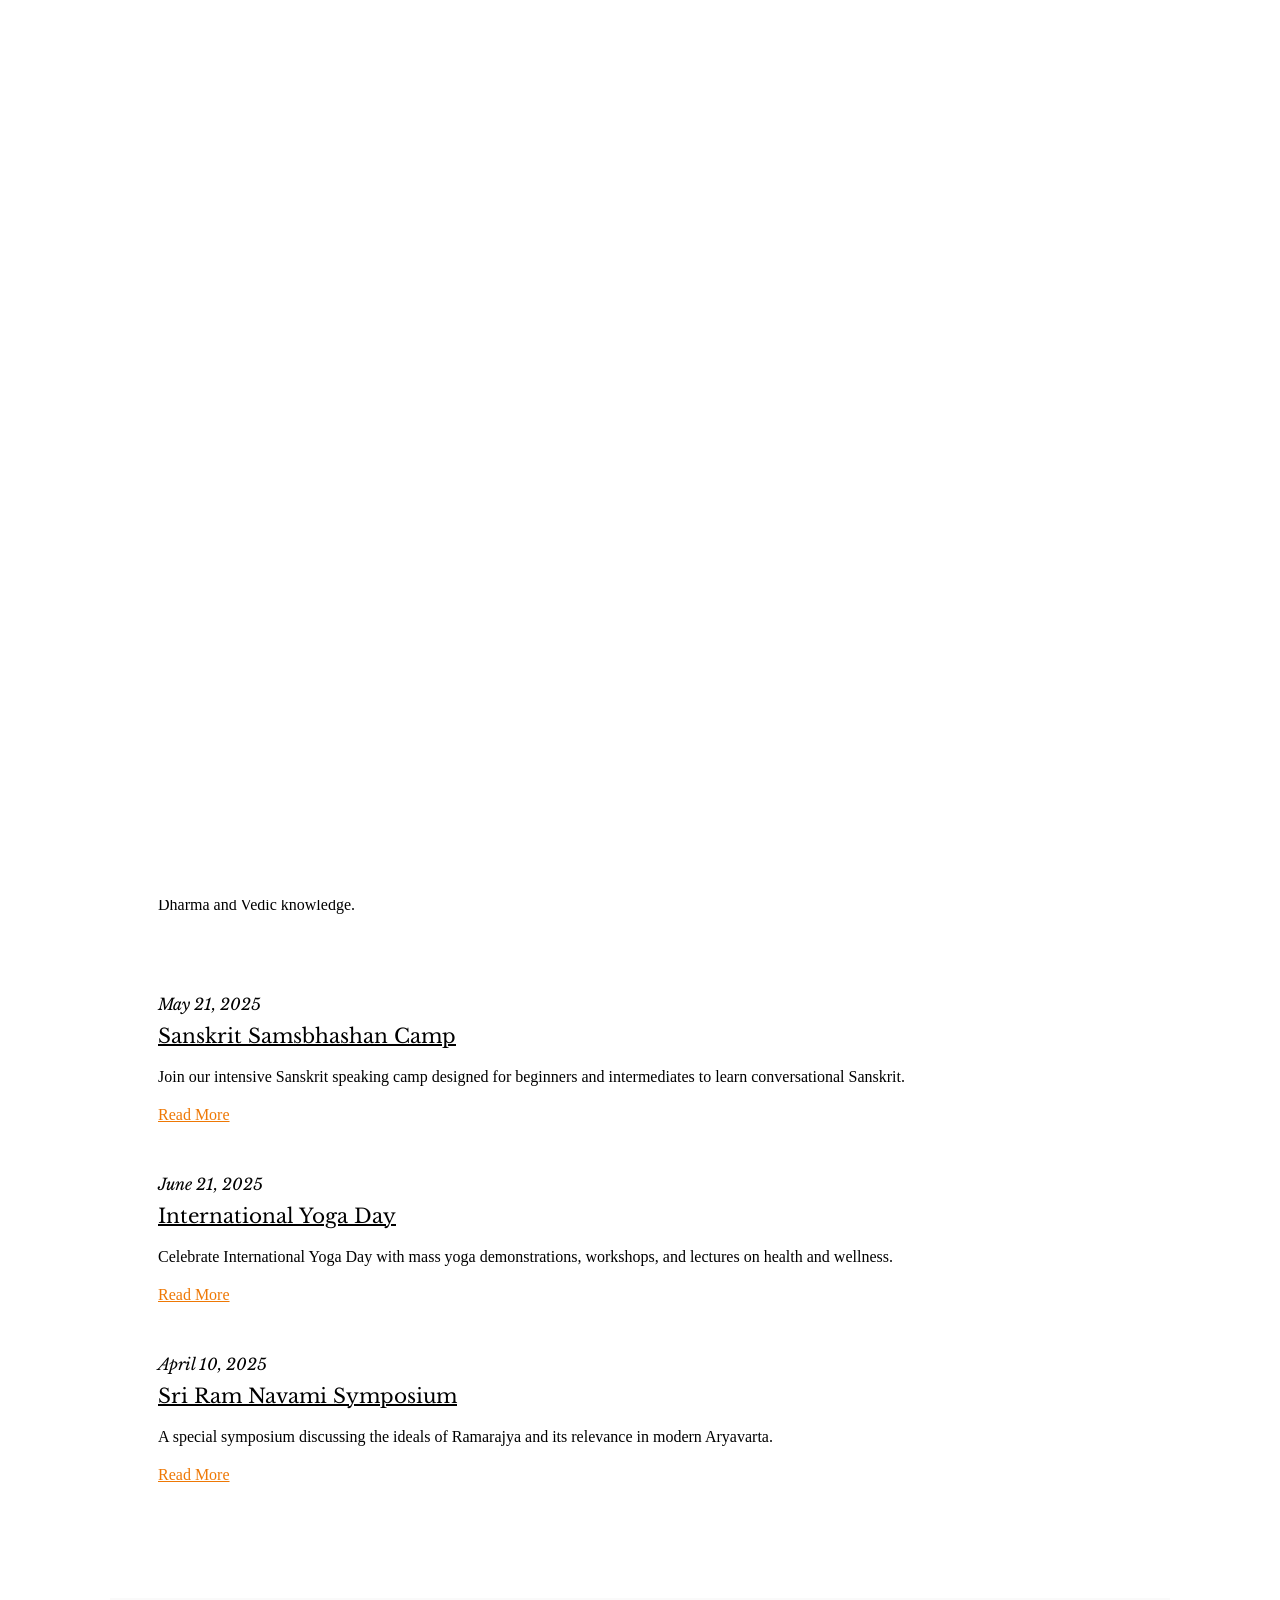
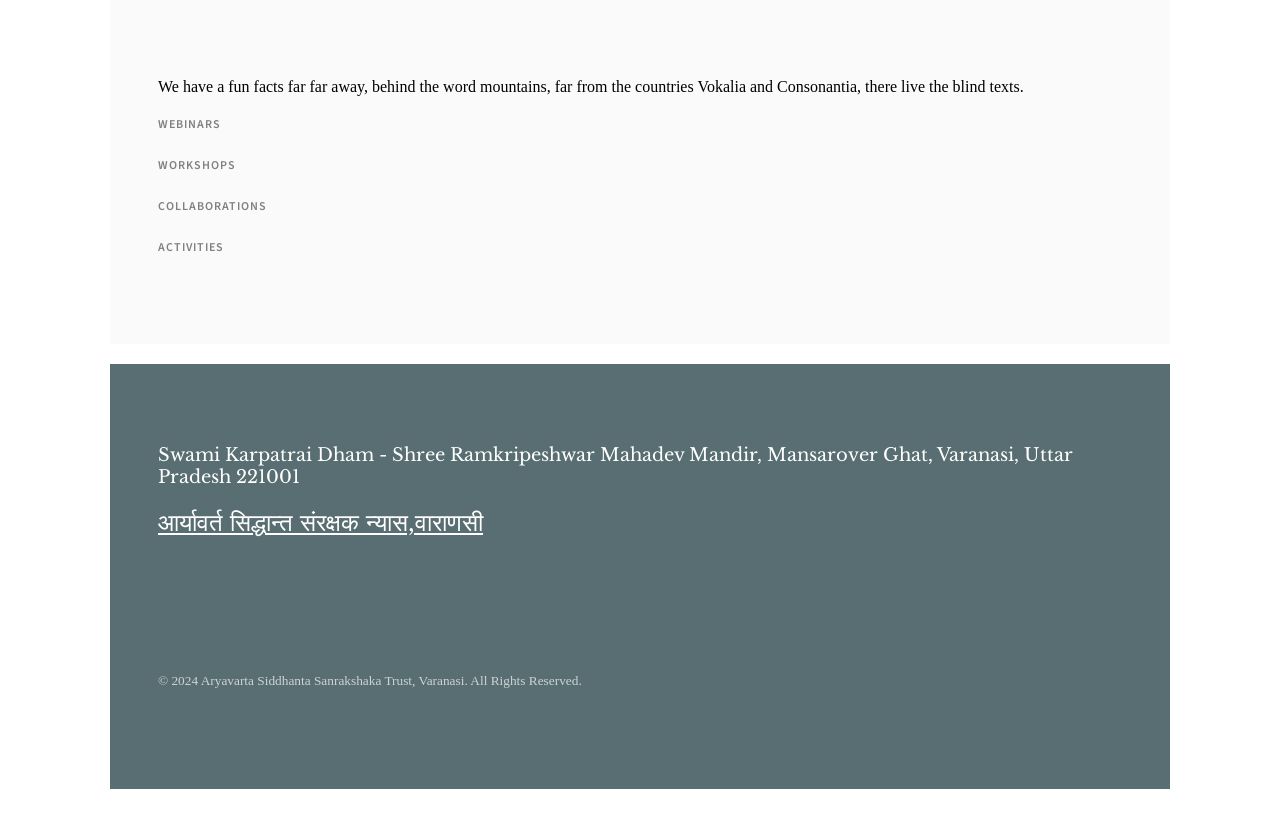
==== event.html @ b90a56d7 "march_commit" ====
<!DOCTYPE HTML>
<html lang="en">

<head>
	<meta charset="utf-8">
	<meta http-equiv="X-UA-Compatible" content="IE=edge">
	<title>Events - Aryavarta Siddhanta Sanrakshaka Trust</title>
	<meta name="viewport" content="width=device-width, initial-scale=1">
	<meta name="description"
		content="Upcoming events, workshops, and activities at Aryavarta Siddhanta Sanrakshaka Trust." />
	<meta name="keywords"
		content="yoga events, Sanskrit workshops, spiritual gatherings, Varanasi events, trust activities" />
	<meta name="author" content="Aryavarta Siddhanta Sanrakshaka Trust" />


	<!-- Facebook and Twitter integration -->
	<meta property="og:title" content="Events - Aryavarta Siddhanta Sanrakshaka Trust" />
	<meta property="og:image" content="" />
	<meta property="og:url" content="" />
	<meta property="og:site_name" content="Aryavarta Siddhanta Sanrakshaka Trust" />
	<meta property="og:description"
		content="Upcoming events, workshops, and activities at Aryavarta Siddhanta Sanrakshaka Trust." />
	<meta name="twitter:title" content="Events - Aryavarta Siddhanta Sanrakshaka Trust" />
	<meta name="twitter:image" content="" />
	<meta name="twitter:url" content="" />
	<meta name="twitter:card" content="summary" />

	<link href="https://fonts.googleapis.com/css?family=Source+Sans+Pro:400,600,700" rel="stylesheet">
	<link href="https://fonts.googleapis.com/css?family=Libre+Baskerville:400,400i,700" rel="stylesheet">

	<!-- Animate.css -->
	<link rel="stylesheet" href="css/animate.css">
	<!-- Icomoon Icon Fonts-->
	<link rel="stylesheet" href="css/icomoon.css">
	<!-- Bootstrap  -->
	<link rel="stylesheet" href="css/bootstrap.css">

	<!-- Magnific Popup -->
	<link rel="stylesheet" href="css/magnific-popup.css">

	<!-- Flexslider  -->
	<link rel="stylesheet" href="css/flexslider.css">

	<!-- Owl Carousel  -->
	<link rel="stylesheet" href="css/owl.carousel.min.css">
	<link rel="stylesheet" href="css/owl.theme.default.min.css">

	<!-- Theme style  -->
	<link rel="stylesheet" href="css/style.css">

	<!-- Modernizr JS -->
	<script src="js/modernizr-2.6.2.min.js"></script>
	<!-- FOR IE9 below -->
	<!--[if lt IE 9]>
	<script src="js/respond.min.js"></script>
	<![endif]-->

</head>

<body>
	<a href="#fh5co-events" class="sr-only sr-only-focusable">Skip to main content</a>

	<div class="fh5co-loader"></div>

	<div id="page">
		<nav class="fh5co-nav" role="navigation">
			<div class="container-wrap">
				<div class="top-menu">
					<div class="row">
						<div class="col-md-12 col-offset-0 text-center">
							<div id="fh5co-logo"><a href="index.html"><img src="images/logo.png" width="130px"
										height="auto">Aryavarta Siddhanta Sanrakshaka Trust</a></div>
						</div>
						<div class="col-md-12 col-md-offset-0 text-center menu-1">
							<ul>
								<li><a href="index.html">Home</a></li>
								<li><a href="library.html">Library</a></li>
								<li><a href="aryavartamessage.blogspot.com" target="_blank">Blog</a></li>
								<li class="has-dropdown">
									<a href="index.html#fh5co-services">Programs</a>
									<ul class="dropdown">
										<li><a href="index.html#aarogyam">Aarogyam</a></li>
										<li><a href="index.html#tatvagyan">Tatvagyan</a></li>
										<li><a href="index.html#purohit">Purohit</a></li>
										<li><a href="index.html#aradhana">Aradhana</a></li>
										<li><a href="index.html#bodham">Bodham</a></li>
										<li><a href="index.html#anna">Anna</a></li>
										<li><a href="index.html#gokulam">Gokulam</a></li>
									</ul>
								</li>
								<li class="active"><a href="event.html">Annual Events</a></li>
								<li><a href="index.html#about">About</a></li>
								<li><a href="gallery.html">Gallery</a></li>
								<li><a href="donate.html" class="donate">Donate</a></li>
							</ul>
						</div>
					</div>

				</div>
			</div>
		</nav>
		<div class="container-wrap">
			<aside id="fh5co-hero">
				<div class="flexslider">
					<ul class="slides">
						<li style="background-image: url(images/img_bg_1.jpg);">
							<div class="overlay"></div>
							<div class="container-fluid">
								<div class="row">
									<div class="col-md-6 col-md-offset-3 text-center slider-text">
										<div class="slider-text-inner">
											<h1>Annual Events</h1>
											<h2>Join us for upcoming workshops, camps, and symposiums</h2>
										</div>
									</div>
								</div>
							</div>
						</li>
					</ul>
				</div>
			</aside>
			<div id="fh5co-events">
				<div class="row animate-box">
					<div class="col-md-6 col-md-offset-3 text-center fh5co-heading">
						<h2>Annual Events</h2>
						<p>Participate in our annual events including Sanskrit camps, yoga workshops, symposiums, and
							spiritual gatherings designed to promote Sanatan Dharma and Vedic knowledge.</p>
					</div>
				</div>
				<div class="row">
					<div class="col-md-4 animate-box">
						<div class="events-entry">
							<span class="date">May 21, 2025</span>
							<h3><a href="#">Sanskrit Samsbhashan Camp</a></h3>
							<p>Join our intensive Sanskrit speaking camp designed for beginners and intermediates to
								learn conversational Sanskrit.</p>
							<a href="#">Read More <i class="icon-arrow-right3"></i></a>
						</div>
					</div>
					<div class="col-md-4 animate-box">
						<div class="events-entry">
							<span class="date">June 21, 2025</span>
							<h3><a href="#">International Yoga Day</a></h3>
							<p>Celebrate International Yoga Day with mass yoga demonstrations, workshops, and lectures
								on health and wellness.</p>
							<a href="#">Read More <i class="icon-arrow-right3"></i></a>
						</div>
					</div>
					<div class="col-md-4 animate-box">
						<div class="events-entry">
							<span class="date">April 10, 2025</span>
							<h3><a href="#">Sri Ram Navami Symposium</a></h3>
							<p>A special symposium discussing the ideals of Ramarajya and its relevance in modern
								Aryavarta.</p>
							<a href="#">Read More <i class="icon-arrow-right3"></i></a>
						</div>
					</div>
				</div>
			</div>
			<div id="fh5co-counter" class="fh5co-counters fh5co-light-grey">
				<div class="row">
					<div class="col-md-6 col-md-offset-3 text-center animate-box">
						<p>We have a fun facts far far away, behind the word mountains, far from the countries Vokalia
							and Consonantia, there live the blind texts.</p>
					</div>
				</div>
				<div class="row animate-box">
					<div class="col-md-8 col-md-offset-2">
						<div class="row">
							<div class="col-md-3 col-sm-6 col-xs-6 text-center">
								<span class="fh5co-counter js-counter" data-from="0" data-to="9452" data-speed="5000"
									data-refresh-interval="50"></span>
								<span class="fh5co-counter-label">Webinars</span>
							</div>
							<div class="col-md-3 col-sm-6 col-xs-6 text-center">
								<span class="fh5co-counter js-counter" data-from="0" data-to="214" data-speed="5000"
									data-refresh-interval="50"></span>
								<span class="fh5co-counter-label">Workshops</span>
							</div>
							<div class="clearfix visible-sm-block visible-xs-block"></div>
							<div class="col-md-3 col-sm-6 col-xs-6 text-center">
								<span class="fh5co-counter js-counter" data-from="0" data-to="433" data-speed="5000"
									data-refresh-interval="50"></span>
								<span class="fh5co-counter-label">Collaborations</span>
							</div>
							<div class="col-md-3 col-sm-6 col-xs-6 text-center">
								<span class="fh5co-counter js-counter" data-from="0" data-to="512" data-speed="5000"
									data-refresh-interval="50"></span>
								<span class="fh5co-counter-label">Activities</span>
							</div>
						</div>
					</div>
				</div>
			</div>
		</div><!-- END container-wrap -->

		<div class="container-wrap">
			<footer id="fh5co-footer" role="contentinfo">
				<div class="col-md-4 text-center">
					<h3>Swami Karpatrai Dham - Shree Ramkripeshwar Mahadev Mandir, Mansarover Ghat, Varanasi, Uttar
						Pradesh 221001</h3>
				</div>
				<div class="col-md-4 text-center">
					<h2><a href="#">आर्यावर्त सिद्धान्त संरक्षक न्यास,वाराणसी</a></h2>
				</div>
				<div class="col-md-4 text-center">
					<p>
					<ul class="fh5co-social-icons">
						<li><a href="mailto:asstrust8@gmail.com"><i class="icon-mail2"></i></a></li>
						<li><a
								href="https://www.facebook.com/riteshdubeydub?mibextid=wwXIfr&rdid=0QKoe4awlQfFRfAg&share_url=https%3A%2F%2Fwww.facebook.com%2Fshare%2F1PGZLWfsYc%2F%3Fmibextid-wwXIfr"><i
									class="icon-facebook2"></i></a></li>
						<li><a href="https://www.instagram.com/aryavart_trust/profilecard"><i
									class="icon-instagram"></i></a></li>
						<li><a href="https://www.youtube.com/@aryavarttrust"><i class="icon-youtube2"></i></a></li>
						<li><a href="https://t.me/joinchat/RWAzfRjvfVUvXNhK"><i class="icon-telegram"></i></a></li>
						<li><a href="https://x.com/ezdkhxtbyz2hwgm?s=11"><i class="icon-twitter2"></i></a></li>
						<li><a href="https://g.co/kgs/aYcyRJi"><i class="icon-google"></i></a></li>
					</ul>
					</p>
				</div>
				<div class="row copyright">
					<div class="col-md-12 text-center">
						<p>
							<small class="block">&copy; 2024 Aryavarta Siddhanta Sanrakshaka Trust, Varanasi. All Rights
								Reserved.</small>
							<small class="block"><a href="#" target="_blank"></a></small>
						</p>
					</div>
				</div>
			</footer>
		</div><!-- END container-wrap -->
	</div>

	<div class="gototop js-top">
		<a href="#" class="js-gotop"><i class="icon-arrow-up2"></i></a>
	</div>

	<!-- jQuery -->
	<script src="js/jquery.min.js"></script>
	<!-- jQuery Easing -->
	<script src="js/jquery.easing.1.3.js"></script>
	<!-- Bootstrap -->
	<script src="js/bootstrap.min.js"></script>
	<!-- Waypoints -->
	<script src="js/jquery.waypoints.min.js"></script>
	<!-- Flexslider -->
	<script src="js/jquery.flexslider-min.js"></script>
	<!-- Carousel -->
	<script src="js/owl.carousel.min.js"></script>
	<!-- Magnific Popup -->
	<script src="js/jquery.magnific-popup.min.js"></script>
	<script src="js/magnific-popup-options.js"></script>
	<!-- Counters -->
	<script src="js/jquery.countTo.js"></script>
	<!-- Main -->
	<script src="js/main.js"></script>

</body>

</html>
---- css/style.css ----
:root {
  --color-notice-bg: #eafaf0;      /* pale mint background for Notice Board */
  --color-notice-border: #caf2d8;  /* subtle border just slightly darker */
  --color-notice-btn: #ff7b24;     /* bright orange “View All” button */

  --color-links-bg: #fdf9f1;       /* very pale cream for Quick Links */
  --color-links-border: #f1e9d6;   /* slightly deeper cream border */
  --color-links-btn: #389e0d;      /* dark green “View All” button */

  --color-card-shadow: rgba(0,0,0,0.05);
  --color-text-heading: #d6461c;   /* rich burnt-orange for headings */
  --color-text-sub: #555;          /* medium grey for item text */

  --bp-phone-max: 575px;   /* up to 575px = phones */
  --bp-tablet-max: 767px;  /* 576–767px = small tablets / large phones */
  --bp-desktop-max: 991px; /* 768–991px = tablets / small laptops */
  /* 992px+ = large laptops & desktops */
}

@font-face {
  font-family: 'icomoon';
  src: url("../fonts/icomoon/icomoon.eot?srf3rx");
  src: url("../fonts/icomoon/icomoon.eot?srf3rx#iefix") format("embedded-opentype"), url("../fonts/icomoon/icomoon.ttf?srf3rx") format("truetype"), url("../fonts/icomoon/icomoon.woff?srf3rx") format("woff"), url("../fonts/icomoon/icomoon.svg?srf3rx#icomoon") format("svg");
  font-weight: normal;
  font-style: normal;
}
/* =======================================================
*
* 	Template Style 

/* CSS HEX */
--raw-umber: #EE7805ff;
--hunyadi-yellow: #E6B34Dff;
--charcoal: #3F546Aff;
--lilac: #EE7805ff;
--safety-orange: #EE7805ff;

/* CSS HSL */
--raw-umber: hsla(22, 49%, 40%, 1);
--hunyadi-yellow: hsla(40, 75%, 60%, 1);
--charcoal: hsla(211, 25%, 33%, 1);
--lilac: hsla(302, 19%, 72%, 1);
--safety-orange: hsla(30, 96%, 48%, 1);

/* SCSS HEX */
$raw-umber: #EE7805ff;
$hunyadi-yellow: #E6B34Dff;
$charcoal: #3F546Aff;
$lilac: #EE7805ff;
$safety-orange: #EE7805ff;

/* SCSS HSL */
$raw-umber: hsla(22, 49%, 40%, 1);
$hunyadi-yellow: hsla(40, 75%, 60%, 1);
$charcoal: hsla(211, 25%, 33%, 1);
$lilac: hsla(302, 19%, 72%, 1);
$safety-orange: hsla(30, 96%, 48%, 1);

/* SCSS RGB */
$raw-umber: rgba(151, 89, 52, 1);
$hunyadi-yellow: rgba(230, 179, 77, 1);
$charcoal: rgba(63, 84, 106, 1);
$lilac: rgba(196, 169, 195, 1);
$safety-orange: rgba(238, 120, 5, 1);

/* SCSS Gradient */
$gradient-top: linear-gradient(0deg, #EE7805ff, #E6B34Dff, #3F546Aff, #EE7805ff, #EE7805ff);
$gradient-right: linear-gradient(90deg, #EE7805ff, #E6B34Dff, #3F546Aff, #EE7805ff, #EE7805ff);
$gradient-bottom: linear-gradient(180deg, #EE7805ff, #E6B34Dff, #3F546Aff, #EE7805ff, #EE7805ff);
$gradient-left: linear-gradient(270deg, #EE7805ff, #E6B34Dff, #3F546Aff, #EE7805ff, #EE7805ff);
$gradient-top-right: linear-gradient(45deg, #EE7805ff, #E6B34Dff, #3F546Aff, #EE7805ff, #EE7805ff);
$gradient-bottom-right: linear-gradient(135deg, #EE7805ff, #E6B34Dff, #3F546Aff, #EE7805ff, #EE7805ff);
$gradient-top-left: linear-gradient(225deg, #EE7805ff, #E6B34Dff, #3F546Aff, #EE7805ff, #EE7805ff);
$gradient-bottom-left: linear-gradient(315deg, #EE7805ff, #E6B34Dff, #3F546Aff, #EE7805ff, #EE7805ff);
$gradient-radial: radial-gradient(#EE7805ff, #E6B34Dff, #3F546Aff, #EE7805ff, #EE7805ff);
*
* ======================================================= */
body {
  font-family: "Source Sans Pro", sans-serif;
  font-weight: normal;
  font-size: 14px;
  line-height: 1.7;
  color: gray;
  background: url(../images/body-bg.png) repeat fixed;
}

#page {
  position: relative;
  overflow-x: hidden;
  width: 100%;
  height: 100%;
  -webkit-transition: 0.5s;
  -o-transition: 0.5s;
  transition: 0.5s;
}
.offcanvas #page {
  overflow: hidden;
  position: absolute;
}
.offcanvas #page:after {
  -webkit-transition: 2s;
  -o-transition: 2s;
  transition: 2s;
  position: absolute;
  top: 0;
  right: 0;
  bottom: 0;
  left: 0;
  z-index: 101;
  background: rgba(0, 0, 0, 0.7);
  content: "";
}

a {
  color: #EE7805ff;
  -webkit-transition: 0.5s;
  -o-transition: 0.5s;
  transition: 0.5s;
}
a:hover, a:active, a:focus {
  color: #EE7805ff;
  outline: none;
  text-decoration: none;
}

p {
  margin-bottom: 20px;
}

h1, h2, h3, h4, h5, h6, figure {
  color: #000;
  font-family: "Libre Baskerville", serif;
  font-weight: 400;
  margin: 0 0 20px 0;
  font-weight: normal;
}

::-webkit-selection {
  color: #fff;
  background: #EE7805ff;
}

::-moz-selection {
  color: #fff;
  background: #EE7805ff;
}

::selection {
  color: #fff;
  background: #EE7805ff;
}

.container-wrap {
  max-width: 1060px;
  margin: 0 auto;
  margin-bottom: 1em;
  background: #fff;
}
@media screen and (max-width: 768px) {
  .container-wrap {
    width: 100%;
  }
}

.fh5co-nav {
  margin: 0;
}
@media screen and (max-width: 768px) {
  .fh5co-nav {
    margin: 0;
  }
}
.fh5co-nav .top-menu {
  padding: 0 0;
}
@media screen and (max-width: 768px) {
  .fh5co-nav .top-menu {
    padding: 28px 1em;
  }
}
.fh5co-nav #fh5co-logo {
  font-size: 40px;
  margin: 0;
  padding: 1em 0;
  font-family: "Libre Baskerville", serif;
  display: block;
  border-bottom: 1px solid rgba(0, 0, 0, 0.09);
}
@media screen and (max-width: 768px) {
  .fh5co-nav #fh5co-logo {
    font-size: 30px;
    border-bottom: none;
    padding: .1em 0;
  }
}
.fh5co-nav #fh5co-logo a {
  color: #EE7805ff;
}
.fh5co-nav a {
  padding: 5px 10px;
  color: #000;
}
@media screen and (max-width: 768px) {
  .fh5co-nav .menu-1 {
    display: none;
  }
}
.fh5co-nav ul {
  padding: 20px 0;
  margin: 0;
}
.fh5co-nav ul li {
  font-family: "Source Sans Pro", sans-serif;
  padding: 0;
  margin: 0;
  list-style: none;
  display: inline;
  text-transform: uppercase;
  letter-spacing: 2px;
  font-weight: 600;
}
.fh5co-nav ul li a {
  position: relative;
  font-size: 13px;
  padding: 30px 20px;
  color: rgba(0, 0, 0, 0.8);
  -webkit-transition: 0.5s;
  -o-transition: 0.5s;
  transition: 0.5s;
}
.fh5co-nav ul li a:after {
  position: absolute;
  top: 6px;
  left: 0;
  right: 0;
  content: '';
  width: 50%;
  height: 2px;
  background: #EE7805ff;
  margin: 0 auto;
  opacity: 0;
  -webkit-transition: -webkit-transform 0.3s, opacity 0.3s;
  transition: transform 0.3s, opacity 0.3s;
  -webkit-transform: translate3d(0, 10px, 0);
  transform: translate3d(0, 10px, 0);
}
.fh5co-nav ul li a:hover {
  color: #000;
}
.fh5co-nav ul li a:hover:after {
  opacity: 1;
  -webkit-transform: translate3d(0, 0, 0);
  transform: translate3d(0, 0, 0);
}
.fh5co-nav ul li a.donate {
  color: #EE7805ff;
}
.fh5co-nav ul li.has-dropdown {
  position: relative;
}
.fh5co-nav ul li.has-dropdown .dropdown {
  width: 140px;
  -webkit-box-shadow: 0px 14px 33px -9px rgba(0, 0, 0, 0.75);
  -moz-box-shadow: 0px 14px 33px -9px rgba(0, 0, 0, 0.75);
  box-shadow: 0px 14px 33px -9px rgba(0, 0, 0, 0.75);
  z-index: 1002;
  visibility: hidden;
  opacity: 0;
  position: absolute;
  top: 40px;
  left: 0;
  text-align: left;
  background: #000;
  padding: 20px;
  -webkit-border-radius: 4px;
  -moz-border-radius: 4px;
  -ms-border-radius: 4px;
  border-radius: 4px;
  -webkit-transition: 0s;
  -o-transition: 0s;
  transition: 0s;
}
.fh5co-nav ul li.has-dropdown .dropdown:before {
  bottom: 100%;
  left: 40px;
  border: solid transparent;
  content: " ";
  height: 0;
  width: 0;
  position: absolute;
  pointer-events: none;
  border-bottom-color: #000;
  border-width: 8px;
  margin-left: -8px;
}
.fh5co-nav ul li.has-dropdown .dropdown li {
  display: block;
  margin-bottom: 7px;
}
.fh5co-nav ul li.has-dropdown .dropdown li:last-child {
  margin-bottom: 0;
}
.fh5co-nav ul li.has-dropdown .dropdown li a {
  padding: 2px 0;
  display: block;
  color: #999999;
  line-height: 1.2;
  text-transform: none;
  font-size: 13px;
  letter-spacing: 0;
}
.fh5co-nav ul li.has-dropdown .dropdown li a:hover {
  color: #fff;
}
.fh5co-nav ul li.has-dropdown .dropdown li a:after {
  display: none !important;
}
.fh5co-nav ul li.has-dropdown:hover a, .fh5co-nav ul li.has-dropdown:focus a {
  color: #000;
}
.fh5co-nav ul li.btn-cta a {
  padding: 30px 0px !important;
  color: #fff;
}
.fh5co-nav ul li.btn-cta a span {
  background: #EE7805ff;
  padding: 4px 10px;
  display: -moz-inline-stack;
  display: inline-block;
  zoom: 1;
  *display: inline;
  -webkit-transition: 0.3s;
  -o-transition: 0.3s;
  transition: 0.3s;
  -webkit-border-radius: 100px;
  -moz-border-radius: 100px;
  -ms-border-radius: 100px;
  border-radius: 100px;
}
.fh5co-nav ul li.btn-cta a:hover span {
  -webkit-box-shadow: 0px 14px 20px -9px rgba(0, 0, 0, 0.75);
  -moz-box-shadow: 0px 14px 20px -9px rgba(0, 0, 0, 0.75);
  box-shadow: 0px 14px 20px -9px rgba(0, 0, 0, 0.75);
}
.fh5co-nav ul li.active > a {
  color: #000 !important;
  position: relative;
}
.fh5co-nav ul li.active > a:after {
  opacity: 1;
  -webkit-transform: translate3d(0, 0, 0);
  transform: translate3d(0, 0, 0);
}

#fh5co-counter,
.fh5co-bg {
  background-size: cover;
  background-position: top center;
  background-repeat: no-repeat;
  position: relative;
}

.fh5co-video {
  overflow: hidden;
}
@media screen and (max-width: 992px) {
  .fh5co-video {
    height: 450px;
  }
}
.fh5co-video a {
  z-index: 1001;
  position: absolute;
  top: 50%;
  left: 50%;
  margin-top: -45px;
  margin-left: -45px;
  width: 90px;
  height: 90px;
  display: table;
  text-align: center;
  background: #fff;
  -webkit-box-shadow: 0px 14px 30px -15px rgba(0, 0, 0, 0.75);
  -moz-box-shadow: 0px 14px 30px -15px rgba(0, 0, 0, 0.75);
  -ms-box-shadow: 0px 14px 30px -15px rgba(0, 0, 0, 0.75);
  -o-box-shadow: 0px 14px 30px -15px rgba(0, 0, 0, 0.75);
  box-shadow: 0px 14px 30px -15px rgba(0, 0, 0, 0.75);
  -webkit-border-radius: 50%;
  -moz-border-radius: 50%;
  -ms-border-radius: 50%;
  border-radius: 50%;
}
.fh5co-video a i {
  text-align: center;
  display: table-cell;
  vertical-align: middle;
  font-size: 40px;
}
.fh5co-video .overlay {
  position: absolute;
  top: 0;
  left: 0;
  right: 0;
  bottom: 0;
  background: rgba(0, 0, 0, 0.3);
  -webkit-transition: 0.5s;
  -o-transition: 0.5s;
  transition: 0.5s;
}
.fh5co-video:hover .overlay {
  background: rgba(0, 0, 0, 0.7);
}
.fh5co-video:hover a {
  -webkit-transform: scale(1.1);
  -moz-transform: scale(1.1);
  -ms-transform: scale(1.1);
  -o-transform: scale(1.1);
  transform: scale(1.1);
}

#fh5co-hero {
  height: 500px;
  background: #fff url(../images/loader.gif) no-repeat center center;
  width: 100%;
  float: left;
}
#fh5co-hero .btn {
  font-size: 24px;
}
#fh5co-hero .btn.btn-primary {
  padding: 14px 30px !important;
}
#fh5co-hero .flexslider {
  border: none;
  z-index: 1;
  margin-bottom: 0;
}
#fh5co-hero .flexslider .slides {
  position: relative;
  overflow: hidden;
}
#fh5co-hero .flexslider .slides .overlay {
  position: absolute;
  top: 0;
  bottom: 0;
  left: 0;
  right: 0;
  content: '';
  background: rgba(0, 0, 0, 0.3);
}
#fh5co-hero .flexslider .slides li {
  background-repeat: no-repeat;
  background-size: cover;
  background-position: bottom center;
  height: 500px;
  position: relative;
}
#fh5co-hero .flexslider .flex-control-nav {
  bottom: 80px;
  z-index: 1000;
  right: 20px;
  float: right;
  width: auto;
}
#fh5co-hero .flexslider .flex-control-nav li {
  display: block;
  margin-bottom: 10px;
}
#fh5co-hero .flexslider .flex-control-nav li a {
  background: rgba(255, 255, 255, 0.8);
  box-shadow: none;
  width: 12px;
  height: 12px;
  cursor: pointer;
}
#fh5co-hero .flexslider .flex-control-nav li a.flex-active {
  cursor: pointer;
  background: transparent;
  border: 2px solid #EE7805ff;
}
#fh5co-hero .flexslider .flex-direction-nav {
  display: none;
}
#fh5co-hero .flexslider .slider-text {
  display: table;
  opacity: 0;
  height: 500px;
  z-index: 9;
  width: 100%;
}
#fh5co-hero .flexslider .slider-text > .slider-text-inner {
  display: table-cell;
  vertical-align: middle;
  padding: 2em;
}
@media screen and (max-width: 768px) {
  #fh5co-hero .flexslider .slider-text > .slider-text-inner {
    text-align: center;
  }
}
#fh5co-hero .flexslider .slider-text > .slider-text-inner h1, #fh5co-hero .flexslider .slider-text > .slider-text-inner h2 {
  margin: 0;
  padding: 0;
  color: white;
  font-family: "Libre Baskerville", serif;
}
#fh5co-hero .flexslider .slider-text > .slider-text-inner h1 {
  margin-bottom: 20px;
  font-size: 36px;
  line-height: 1.3;
  font-weight: 300;
}
@media screen and (max-width: 768px) {
  #fh5co-hero .flexslider .slider-text > .slider-text-inner h1 {
    font-size: 28px;
  }
}
#fh5co-hero .flexslider .slider-text > .slider-text-inner h2 {
  font-size: 18px;
  line-height: 1.5;
  margin-bottom: 30px;
}
#fh5co-hero .flexslider .slider-text > .slider-text-inner h2 a {
  color: rgba(101, 131, 97, 0.8);
  border-bottom: 1px solid rgba(101, 131, 97, 0.7);
}
#fh5co-hero .flexslider .slider-text > .slider-text-inner .heading-section {
  font-size: 50px;
}
@media screen and (max-width: 768px) {
  #fh5co-hero .flexslider .slider-text > .slider-text-inner .heading-section {
    font-size: 30px;
  }
}
#fh5co-hero .flexslider .slider-text > .slider-text-inner s
.fh5co-lead {
  font-size: 20px;
  color: #fff;
}
#fh5co-hero .flexslider .slider-text > .slider-text-inner s
.fh5co-lead .icon-heart {
  color: #d9534f;
}
#fh5co-hero .flexslider .slider-text > .slider-text-inner .btn {
  font-size: 12px;
  text-transform: uppercase;
  letter-spacing: 2px;
  color: #fff;
  padding: 20px 30px !important;
  border: none;
}
#fh5co-hero .flexslider .slider-text > .slider-text-inner .btn.btn-learn {
  background: #fff;
  color: #000;
}
@media screen and (max-width: 768px) {
  #fh5co-hero .flexslider .slider-text > .slider-text-inner .btn {
    width: 100%;
  }
}

.fh5co-light-grey {
  background: #fafafa;
}

#fh5co-about,
#fh5co-services,
#fh5co-contact,
#fh5co-sermon,
#fh5co-bible-verse,
#fh5co-news,
#fh5co-events,
#fh5co-counter,
#fh5co-footer {
  padding: 5em 3em;
  clear: both;
}
@media screen and (max-width: 768px) {
  #fh5co-about,
  #fh5co-services,
  #fh5co-contact,
  #fh5co-sermon,
  #fh5co-bible-verse,
  #fh5co-news,
  #fh5co-events,
  #fh5co-counter,
  #fh5co-footer {
    padding: 3em 1em;
  }
}

#fh5co-intro {
  padding: 3em 3em;
  clear: both;
}
#fh5co-intro h2 {
  font-style: italic;
}

.dailyVerse {
  font-family: "Libre Baskerville", serif;
  font-style: italic;
  color: rgba(0, 0, 0, 0.4);
}

.ministries-list {
  margin: 0;
  padding: 0;
}
.ministries-list li {
  list-style: none;
  margin-bottom: 5px;
  color: rgba(0, 0, 0, 0.4);
}
.ministries-list li i {
  padding-right: 10px;
}

.services, .news {
  position: relative;
  -webkit-transition: 0.3s;
  -o-transition: 0.3s;
  transition: 0.3s;
}
.services h3, .news h3 {
  font-size: 18px;
}
.services h3 a, .news h3 a {
  color: #000;
}
.services .img-holder, .news .img-holder {
  width: 100%;
  float: left;
  margin-bottom: 30px;
  overflow: hidden;
  position: relative;
  z-index: 1;
}
.services .img-holder img, .news .img-holder img {
  max-width: 100%;
  z-index: -1;
  position: relative;
  -webkit-transform: scale(1);
  -moz-transform: scale(1);
  -ms-transform: scale(1);
  -o-transform: scale(1);
  transform: scale(1);
  -webkit-transition: all 600ms cubic-bezier(0.645, 0.045, 0.355, 1);
  transition: all 600ms cubic-bezier(0.645, 0.045, 0.355, 1);
}
.services:hover .img-holder img, .news:hover .img-holder img {
  -webkit-transform: scale(1.1);
  -moz-transform: scale(1.1);
  -ms-transform: scale(1.1);
  -o-transform: scale(1.1);
  transform: scale(1.1);
}
.services .desc .date, .news .desc .date {
  display: block;
  margin-bottom: 10px;
}

.news {
  margin-bottom: 40px;
}

.sermon-entry {
  margin-bottom: 40px;
}
.sermon-entry h3 {
  font-size: 18px;
  margin-bottom: 10px;
}

.sermon {
  background-size: cover;
  background-position: center center;
  background-repeat: no-repeat;
  position: relative;
  height: 270px;
  width: 100%;
  display: table;
  overflow: hidden;
  margin-bottom: 20px;
  z-index: 1;
}
@media screen and (max-width: 768px) {
  .sermon {
    height: 400px;
  }
}
@media screen and (max-width: 480px) {
  .sermon {
    height: 270px;
  }
}
.sermon:before {
  position: absolute;
  top: 0;
  bottom: 0;
  left: 0;
  right: 0;
  content: '';
  background: rgba(0, 0, 0, 0.3);
  z-index: -1;
  opacity: 0;
  -webkit-transition: 0.3s;
  -o-transition: 0.3s;
  transition: 0.3s;
}
.sermon .play {
  display: table-cell;
  vertical-align: middle;
  height: 270px;
  z-index: 9;
  -webkit-transition: 0.3s;
  -o-transition: 0.3s;
  transition: 0.3s;
}
.sermon .play a {
  width: 70px;
  height: 70px;
  display: table;
  margin: 0 auto;
  background: #fff;
  -webkit-border-radius: 50%;
  -moz-border-radius: 50%;
  -ms-border-radius: 50%;
  border-radius: 50%;
  -webkit-box-shadow: 0px 4px 28px -16px rgba(0, 0, 0, 0.75);
  -moz-box-shadow: 0px 4px 28px -16px rgba(0, 0, 0, 0.75);
  box-shadow: 0px 4px 28px -16px rgba(0, 0, 0, 0.75);
}
.sermon .play a i {
  display: table-cell;
  vertical-align: middle;
  height: 70px;
  font-size: 20px;
}
.sermon:hover:before {
  opacity: 1;
}

.events-entry {
  margin-bottom: 50px;
}
.events-entry h3 {
  font-size: 20px;
}
.events-entry h3 a {
  color: #000;
}
.events-entry .date {
  display: block;
  margin-bottom: 10px;
  font-family: "Libre Baskerville", serif;
  font-style: italic;
}

#fh5co-bible-verse {
  background: #EE7805ff;
  position: relative;
}
#fh5co-bible-verse .bible-verse-slide {
  text-align: center;
  position: relative;
  color: #fff !important;
}
#fh5co-bible-verse .bible-verse-slide blockquote {
  border: none;
  margin: 30px auto;
  width: 60%;
  position: relative;
  padding: 0;
  font-size: 20px;
  font-family: "Libre Baskerville", serif;
  font-style: italic;
}
@media screen and (max-width: 768px) {
  #fh5co-bible-verse .bible-verse-slide blockquote {
    width: 85%;
  }
}
#fh5co-bible-verse .arrow-thumb {
  position: absolute;
  top: 40%;
  display: block;
  width: 100%;
}
#fh5co-bible-verse .arrow-thumb a {
  font-size: 32px;
  color: #dadada;
}
#fh5co-bible-verse .arrow-thumb a:hover, #fh5co-bible-verse .arrow-thumb a:focus, #fh5co-bible-verse .arrow-thumb a:active {
  text-decoration: none;
}
#fh5co-bible-verse .owl-theme .owl-dots .owl-dot span {
  background: rgba(255, 255, 255, 0.3) !important;
}
#fh5co-bible-verse .owl-theme .owl-dots .active span {
  background: white !important;
}

.fh5co-counters {
  padding: 3em 0;
  background-size: cover;
  background-attachment: fixed;
  background-position: center center;
}
.fh5co-counters .counter-wrap {
  border: 1px solid red !important;
}
.fh5co-counters .fh5co-counter {
  font-size: 40px;
  display: block;
  color: black;
  width: 100%;
  font-weight: 400;
  margin-bottom: .3em;
  font-family: "Libre Baskerville", serif;
}
.fh5co-counters .fh5co-counter-label {
  font-size: 12px;
  margin-bottom: 2em;
  display: block;
  text-transform: uppercase;
  letter-spacing: 1px;
  font-family: "Source Sans Pro", sans-serif;
  font-weight: 600;
  color: gray;
}

.contact-info {
  margin-bottom: 4em;
  padding: 0;
}
.contact-info li {
  list-style: none;
  margin: 0 0 20px 0;
  position: relative;
  padding-left: 40px;
  color: #000;
}
.contact-info li i {
  position: absolute;
  top: .3em;
  left: 0;
  font-size: 18px;
  color: rgba(0, 0, 0, 0.3);
}
.contact-info li a {
  color: #000;
}

.form-control {
  -webkit-box-shadow: none;
  -moz-box-shadow: none;
  -ms-box-shadow: none;
  -o-box-shadow: none;
  box-shadow: none;
  border: none;
  font-size: 13px !important;
  font-weight: 300;
  -webkit-border-radius: 0px;
  -moz-border-radius: 0px;
  -ms-border-radius: 0px;
  border-radius: 0px;
}
.form-control:focus, .form-control:active {
  box-shadow: none;
  border: 2px solid rgba(0, 0, 0, 0.8);
}

input[type="text"] {
  height: 50px;
}

.form-group {
  margin-bottom: 30px;
}
.form-group .btn-modify {
  font-family: "Libre Baskerville", serif;
  text-transform: uppercase;
  letter-spacing: 1px;
  font-weight: 700;
  font-size: 13px;
  padding: 10px 15px;
}

.fh5co-social-icons {
  margin: 0;
  padding: 0;
}
.fh5co-social-icons li {
  margin: 0;
  padding: 0;
  list-style: none;
  display: -moz-inline-stack;
  display: inline-block;
  zoom: 1;
  *display: inline;
}
.fh5co-social-icons li a {
  display: -moz-inline-stack;
  display: inline-block;
  zoom: 1;
  *display: inline;
  color: #EE7805ff;
  padding-left: 10px;
  padding-right: 10px;
}
.fh5co-social-icons li a i {
  font-size: 20px;
}

.fh5co-heading {
  margin-bottom: 5em;
}
.fh5co-heading h2 {
  font-size: 30px;
  margin-bottom: 20px;
  line-height: auto;
  font-family: "Libre Baskerville", serif;
  color: #000;
}
.fh5co-heading span {
  display: block;
  margin-bottom: 10px;
  text-transform: uppercase;
  font-size: 12px;
  letter-spacing: 2px;
}

#fh5co-footer {
  margin-top: 20px !important;
  background: #586E72;
  color: rgba(255, 255, 255, 0.7) !important;
}
#fh5co-footer a {
  color: white !important;
}
#fh5co-footer .fh5co-footer-links {
  padding: 0;
  margin: 0;
}
@media screen and (max-width: 768px) {
  #fh5co-footer .fh5co-footer-links {
    margin-bottom: 30px;
  }
}
#fh5co-footer .fh5co-footer-links li {
  padding: 0;
  margin: 0 0 10px 0;
  list-style: none;
  display: block;
}
#fh5co-footer .fh5co-footer-links li a {
  color: rgba(255, 255, 255, 0.5);
  text-decoration: none;
}
#fh5co-footer .fh5co-footer-links li a:hover {
  text-decoration: underline;
}
#fh5co-footer h2, #fh5co-footer h3 {
  color: white !important;
}
#fh5co-footer h3 {
  font-size: 18px;
  line-height: auto;
}
#fh5co-footer h2 {
  font-style: 28px;
}
#fh5co-footer p .fh5co-social-icons {
  border: 1px solid red;
  margin: 0 !important;
}
#fh5co-footer .copyright {
  display: block;
  margin-top: 3em;
}
#fh5co-footer .copyright .block {
  display: block;
}

#fh5co-offcanvas {
  position: absolute;
  z-index: 1901;
  width: 270px;
  background: black;
  top: 0;
  right: 0;
  top: 0;
  bottom: 0;
  padding: 75px 40px 40px 40px;
  overflow-y: auto;
  display: none;
  -moz-transform: translateX(270px);
  -webkit-transform: translateX(270px);
  -ms-transform: translateX(270px);
  -o-transform: translateX(270px);
  transform: translateX(270px);
  -webkit-transition: 0.5s;
  -o-transition: 0.5s;
  transition: 0.5s;
}
@media screen and (max-width: 768px) {
  #fh5co-offcanvas {
    display: block;
  }
}
.offcanvas #fh5co-offcanvas {
  -moz-transform: translateX(0px);
  -webkit-transform: translateX(0px);
  -ms-transform: translateX(0px);
  -o-transform: translateX(0px);
  transform: translateX(0px);
}
#fh5co-offcanvas a {
  color: rgba(255, 255, 255, 0.5);
}
#fh5co-offcanvas a:hover {
  color: rgba(255, 255, 255, 0.8);
}
#fh5co-offcanvas ul {
  padding: 0;
  margin: 0;
}
#fh5co-offcanvas ul li {
  padding: 0;
  margin: 0;
  list-style: none;
}
#fh5co-offcanvas ul li > ul {
  padding-left: 20px;
  display: none;
}
#fh5co-offcanvas ul li.offcanvas-has-dropdown > a {
  display: block;
  position: relative;
}
#fh5co-offcanvas ul li.offcanvas-has-dropdown > a:after {
  position: absolute;
  right: 0px;
  font-family: 'icomoon';
  speak: none;
  font-style: normal;
  font-weight: normal;
  font-variant: normal;
  text-transform: none;
  line-height: 1;
  /* Better Font Rendering =========== */
  -webkit-font-smoothing: antialiased;
  -moz-osx-font-smoothing: grayscale;
  content: "\e0c5";
  font-size: 20px;
  color: rgba(255, 255, 255, 0.2);
  -webkit-transition: 0.5s;
  -o-transition: 0.5s;
  transition: 0.5s;
}
#fh5co-offcanvas ul li.offcanvas-has-dropdown.active a:after {
  -webkit-transform: rotate(-180deg);
  -moz-transform: rotate(-180deg);
  -ms-transform: rotate(-180deg);
  -o-transform: rotate(-180deg);
  transform: rotate(-180deg);
}

.gototop {
  position: fixed;
  bottom: 20px;
  right: 20px;
  z-index: 999;
  opacity: 0;
  visibility: hidden;
  -webkit-transition: 0.5s;
  -o-transition: 0.5s;
  transition: 0.5s;
}
.gototop.active {
  opacity: 1;
  visibility: visible;
}
.gototop a {
  width: 50px;
  height: 50px;
  display: table;
  background: rgba(0, 0, 0, 0.5);
  color: #fff;
  text-align: center;
  -webkit-border-radius: 4px;
  -moz-border-radius: 4px;
  -ms-border-radius: 4px;
  border-radius: 4px;
}
.gototop a i {
  height: 50px;
  display: table-cell;
  vertical-align: middle;
}
.gototop a:hover, .gototop a:active, .gototop a:focus {
  text-decoration: none;
  outline: none;
}

.fh5co-nav-toggle {
  width: 25px;
  height: 25px;
  cursor: pointer;
  text-decoration: none;
  top: 25px !important;
}
.fh5co-nav-toggle.active i::before, .fh5co-nav-toggle.active i::after {
  background: #444;
}
.fh5co-nav-toggle:hover, .fh5co-nav-toggle:focus, .fh5co-nav-toggle:active {
  outline: none;
  border-bottom: none !important;
}
.fh5co-nav-toggle i {
  position: relative;
  display: inline-block;
  width: 25px;
  height: 2px;
  color: #252525;
  font: bold 14px/.4 Helvetica;
  text-transform: uppercase;
  text-indent: -55px;
  background: #252525;
  transition: all .2s ease-out;
}
.fh5co-nav-toggle i::before, .fh5co-nav-toggle i::after {
  content: '';
  width: 25px;
  height: 2px;
  background: #252525;
  position: absolute;
  left: 0;
  transition: all .2s ease-out;
}
.fh5co-nav-toggle.fh5co-nav-white > i {
  color: #fff;
  background: #000;
}
.fh5co-nav-toggle.fh5co-nav-white > i::before, .fh5co-nav-toggle.fh5co-nav-white > i::after {
  background: #000;
}

.fh5co-nav-toggle i::before {
  top: -7px;
}

.fh5co-nav-toggle i::after {
  bottom: -7px;
}

.fh5co-nav-toggle:hover i::before {
  top: -10px;
}

.fh5co-nav-toggle:hover i::after {
  bottom: -10px;
}

.fh5co-nav-toggle.active i {
  background: transparent;
}

.fh5co-nav-toggle.active i::before {
  top: 0;
  -webkit-transform: rotateZ(45deg);
  -moz-transform: rotateZ(45deg);
  -ms-transform: rotateZ(45deg);
  -o-transform: rotateZ(45deg);
  transform: rotateZ(45deg);
  background: #fff;
}

.fh5co-nav-toggle.active i::after {
  bottom: 0;
  -webkit-transform: rotateZ(-45deg);
  -moz-transform: rotateZ(-45deg);
  -ms-transform: rotateZ(-45deg);
  -o-transform: rotateZ(-45deg);
  transform: rotateZ(-45deg);
  background: #fff;
}

.fh5co-nav-toggle {
  position: absolute;
  right: 0px;
  top: 65px;
  z-index: 21;
  padding: 6px 0 0 0;
  display: block;
  margin: 0 auto;
  display: none;
  height: 44px;
  width: 44px;
  z-index: 2001;
  border-bottom: none !important;
}
@media screen and (max-width: 768px) {
  .fh5co-nav-toggle {
    display: block;
  }
}

.btn {
  margin-right: 4px;
  margin-bottom: 4px;
  font-family: "Source Sans Pro", sans-serif;
  font-size: 16px;
  font-weight: 400;
  -webkit-border-radius: 0px;
  -moz-border-radius: 0px;
  -ms-border-radius: 0px;
  border-radius: 0px;
  -webkit-transition: 0.5s;
  -o-transition: 0.5s;
  transition: 0.5s;
  padding: 8px 20px;
}
.btn.btn-md {
  padding: 8px 20px !important;
}
.btn.btn-lg {
  padding: 18px 36px !important;
}
.btn:hover, .btn:active, .btn:focus {
  box-shadow: none !important;
  outline: none !important;
}

.btn-primary {
  background: #EE7805ff;
  color: #fff;
  border: 2px solid #EE7805ff;
}
.btn-primary:hover, .btn-primary:focus, .btn-primary:active {
  background: #70926c !important;
  border-color: #70926c !important;
}
.btn-primary.btn-outline {
  background: transparent;
  color: #EE7805ff;
  border: 2px solid #EE7805ff;
}
.btn-primary.btn-outline:hover, .btn-primary.btn-outline:focus, .btn-primary.btn-outline:active {
  background: #EE7805ff;
  color: #fff;
}

.btn-success {
  background: #5cb85c;
  color: #fff;
  border: 2px solid #5cb85c;
}
.btn-success:hover, .btn-success:focus, .btn-success:active {
  background: #4cae4c !important;
  border-color: #4cae4c !important;
}
.btn-success.btn-outline {
  background: transparent;
  color: #5cb85c;
  border: 2px solid #5cb85c;
}
.btn-success.btn-outline:hover, .btn-success.btn-outline:focus, .btn-success.btn-outline:active {
  background: #5cb85c;
  color: #fff;
}

.btn-info {
  background: #5bc0de;
  color: #fff;
  border: 2px solid #5bc0de;
}
.btn-info:hover, .btn-info:focus, .btn-info:active {
  background: #46b8da !important;
  border-color: #46b8da !important;
}
.btn-info.btn-outline {
  background: transparent;
  color: #5bc0de;
  border: 2px solid #5bc0de;
}
.btn-info.btn-outline:hover, .btn-info.btn-outline:focus, .btn-info.btn-outline:active {
  background: #5bc0de;
  color: #fff;
}

.btn-warning {
  background: #f0ad4e;
  color: #fff;
  border: 2px solid #f0ad4e;
}
.btn-warning:hover, .btn-warning:focus, .btn-warning:active {
  background: #eea236 !important;
  border-color: #eea236 !important;
}
.btn-warning.btn-outline {
  background: transparent;
  color: #f0ad4e;
  border: 2px solid #f0ad4e;
}
.btn-warning.btn-outline:hover, .btn-warning.btn-outline:focus, .btn-warning.btn-outline:active {
  background: #f0ad4e;
  color: #fff;
}

.btn-danger {
  background: #d9534f;
  color: #fff;
  border: 2px solid #d9534f;
}
.btn-danger:hover, .btn-danger:focus, .btn-danger:active {
  background: #d43f3a !important;
  border-color: #d43f3a !important;
}
.btn-danger.btn-outline {
  background: transparent;
  color: #d9534f;
  border: 2px solid #d9534f;
}
.btn-danger.btn-outline:hover, .btn-danger.btn-outline:focus, .btn-danger.btn-outline:active {
  background: #d9534f;
  color: #fff;
}

.btn-outline {
  background: none;
  border: 2px solid gray;
  font-size: 16px;
  -webkit-transition: 0.3s;
  -o-transition: 0.3s;
  transition: 0.3s;
}
.btn-outline:hover, .btn-outline:focus, .btn-outline:active {
  box-shadow: none;
}

.btn.with-arrow {
  position: relative;
  -webkit-transition: 0.3s;
  -o-transition: 0.3s;
  transition: 0.3s;
}
.btn.with-arrow i {
  visibility: hidden;
  opacity: 0;
  position: absolute;
  right: 0px;
  top: 50%;
  margin-top: -8px;
  -webkit-transition: 0.2s;
  -o-transition: 0.2s;
  transition: 0.2s;
}
.btn.with-arrow:hover {
  padding-right: 50px;
}
.btn.with-arrow:hover i {
  color: #fff;
  right: 18px;
  visibility: visible;
  opacity: 1;
}

.form-control {
  box-shadow: none;
  background: transparent;
  border: 2px solid rgba(0, 0, 0, 0.1);
  height: 54px;
  font-size: 18px;
  font-weight: 300;
}
.form-control:active, .form-control:focus {
  outline: none;
  box-shadow: none;
  border-color: #EE7805ff;
}

.row-pb-md {
  padding-bottom: 4em !important;
}

.row-pb-sm {
  padding-bottom: 2em !important;
}

.nopadding {
  padding: 0 !important;
  margin: 0 !important;
}

.fh5co-loader {
  position: fixed;
  left: 0px;
  top: 0px;
  width: 100%;
  height: 100%;
  z-index: 9999;
  background: url(../images/loader.gif) center no-repeat #fff;
}

.js .animate-box {
  opacity: 0;
}

/*# sourceMappingURL=style.css.map */

/* Team */


/* Base styles */

.team-section {
  padding: 50px 20px;
  text-align: center;
  background-color: #ffffff;
  color: #333;
}

.team-section h2 {
  font-size: 2.5em;
  margin-bottom: 20px;
  color: #007bff;
}

.team-container {
  display: flex;
  justify-content: center;
  gap: 18px;
  flex-wrap: wrap;
}

.team-member {
  background-color: #f1f1f1;
  border-radius: 8px;
  box-shadow: 0 4px 8px rgba(0, 0, 0, 0.2);
  width: 100%;
  max-width: 300px;
  padding: 20px;
  text-align: center;
  transition: transform 0.3s ease;
}

.team-member:hover {
  transform: translateY(-10px);
}

.team-photo {
  width: 100%;
  border-radius: 50%;
  margin-bottom: 15px;
}

.team-member h3 {
  font-size: 1.5em;
  margin-bottom: 5px;
  color: #333;
}

.role {
  font-size: 1.1em;
  color: #007bff;
  margin-bottom: 10px;
}

.bio {
  font-size: 1em;
  color: #555;
}

/* Media Queries */

/* Mobile devices (phones) */
@media (max-width: 767px) {
  .team-section h2 {
    font-size: 2em;
  }
  .team-member h3 {
    font-size: 1.2em;
  }
  .role {
    font-size: 1em;
  }
  .bio {
    font-size: 0.9em;
  }
}

/* Tablets and larger devices */
@media (min-width: 768px) {
  .team-container {
    justify-content: space-around;
  }
}

/* Desktops and larger devices */
@media (min-width: 992px) {
  .team-container {
    justify-content: space-between;
  }
}

/* ============================================================
   DESIGN AUDIT FIXES — Feb 2026
   Priority 1 (Critical) + Priority 2 (High) + Priority 3 (Medium)
   ============================================================ */

/* --- Fix horizontal overflow / blue glow on mobile --- */
html, body {
  overflow-x: hidden;
}

/* --- Reduce header whitespace on desktop --- */
.fh5co-nav #fh5co-logo {
  padding: 0.6em 0;
  margin-bottom: 0;
}
.fh5co-nav .top-menu .row {
  margin-bottom: 0;
}

/* --- CRITICAL: Mobile header scaling (< 768px) --- */
@media screen and (max-width: 768px) {
  .fh5co-nav #fh5co-logo {
    font-size: clamp(1rem, 4.5vw, 1.6rem);
    padding: 0.4em 0;
    line-height: 1.3;
  }
  .fh5co-nav #fh5co-logo a {
    display: flex;
    align-items: center;
    gap: 0.5rem;
    flex-wrap: wrap;
  }
  .fh5co-nav #fh5co-logo img {
    width: 55px;
    height: auto;
  }
  /* Tighter container padding on mobile */
  .fh5co-nav .top-menu {
    padding: 12px 1em;
  }
  .container-wrap {
    margin-bottom: 0;
  }
}

/* --- Hero text legibility — gradient overlay --- */
#fh5co-hero .flexslider .slides li .overlay {
  background: linear-gradient(
    to bottom,
    rgba(0,0,0,0.10) 0%,
    rgba(0,0,0,0.40) 50%,
    rgba(0,0,0,0.65) 100%
  );
}

/* Ensure slider text is above overlay */
#fh5co-hero .flexslider .slider-text {
  position: relative;
  z-index: 2;
}

/* --- Footer: fix "work under process" text overlap --- */
.gototop {
  text-align: right;
  line-height: 1.5;
}
@media screen and (max-width: 768px) {
  .gototop {
    font-size: 0;        /* hide the loose text on mobile */
    line-height: 0;
  }
  .gototop a {
    font-size: 16px;     /* keep the arrow icon visible */
    line-height: normal;
  }
}

/* --- Touch targets: minimum 48x48 for interactive elements --- */
.fh5co-nav ul li a {
  padding: 14px 16px;
  min-height: 48px;
  display: inline-flex;
  align-items: center;
}
.fh5co-social-icons li a {
  padding: 12px;
  min-width: 44px;
  min-height: 44px;
  display: inline-flex;
  align-items: center;
  justify-content: center;
}

/* --- Focus indicators for keyboard users --- */
a:focus-visible,
button:focus-visible,
input:focus-visible,
select:focus-visible,
textarea:focus-visible {
  outline: 3px solid #EE7805ff;
  outline-offset: 2px;
  border-radius: 3px;
}

/* --- Standardize section vertical rhythm --- */
#fh5co-about,
#fh5co-services,
#fh5co-contact,
#fh5co-sermon,
#fh5co-bible-verse,
#fh5co-news,
#fh5co-events,
#fh5co-counter {
  padding-top: clamp(2rem, 5vw, 5rem);
  padding-bottom: clamp(2rem, 5vw, 5rem);
}

/* --- Remove debug red border on counters --- */
.fh5co-counters .counter-wrap {
  border: none !important;
}

/* --- Footer social icons: larger tappable area on mobile --- */
@media screen and (max-width: 768px) {
  #fh5co-footer .fh5co-social-icons li a {
    padding: 8px 12px;
  }
  #fh5co-footer .fh5co-social-icons li a i {
    font-size: 24px;
  }
  #fh5co-footer {
    padding: 2.5em 1em;
  }
  #fh5co-footer h3 {
    font-size: 15px;
    line-height: 1.5;
  }
}

/* --- Mobile hamburger: larger touch target --- */
@media screen and (max-width: 768px) {
  .fh5co-nav-toggle {
    width: 44px;
    height: 44px;
    padding: 10px;
    top: 15px !important;
    right: 15px;
  }
}
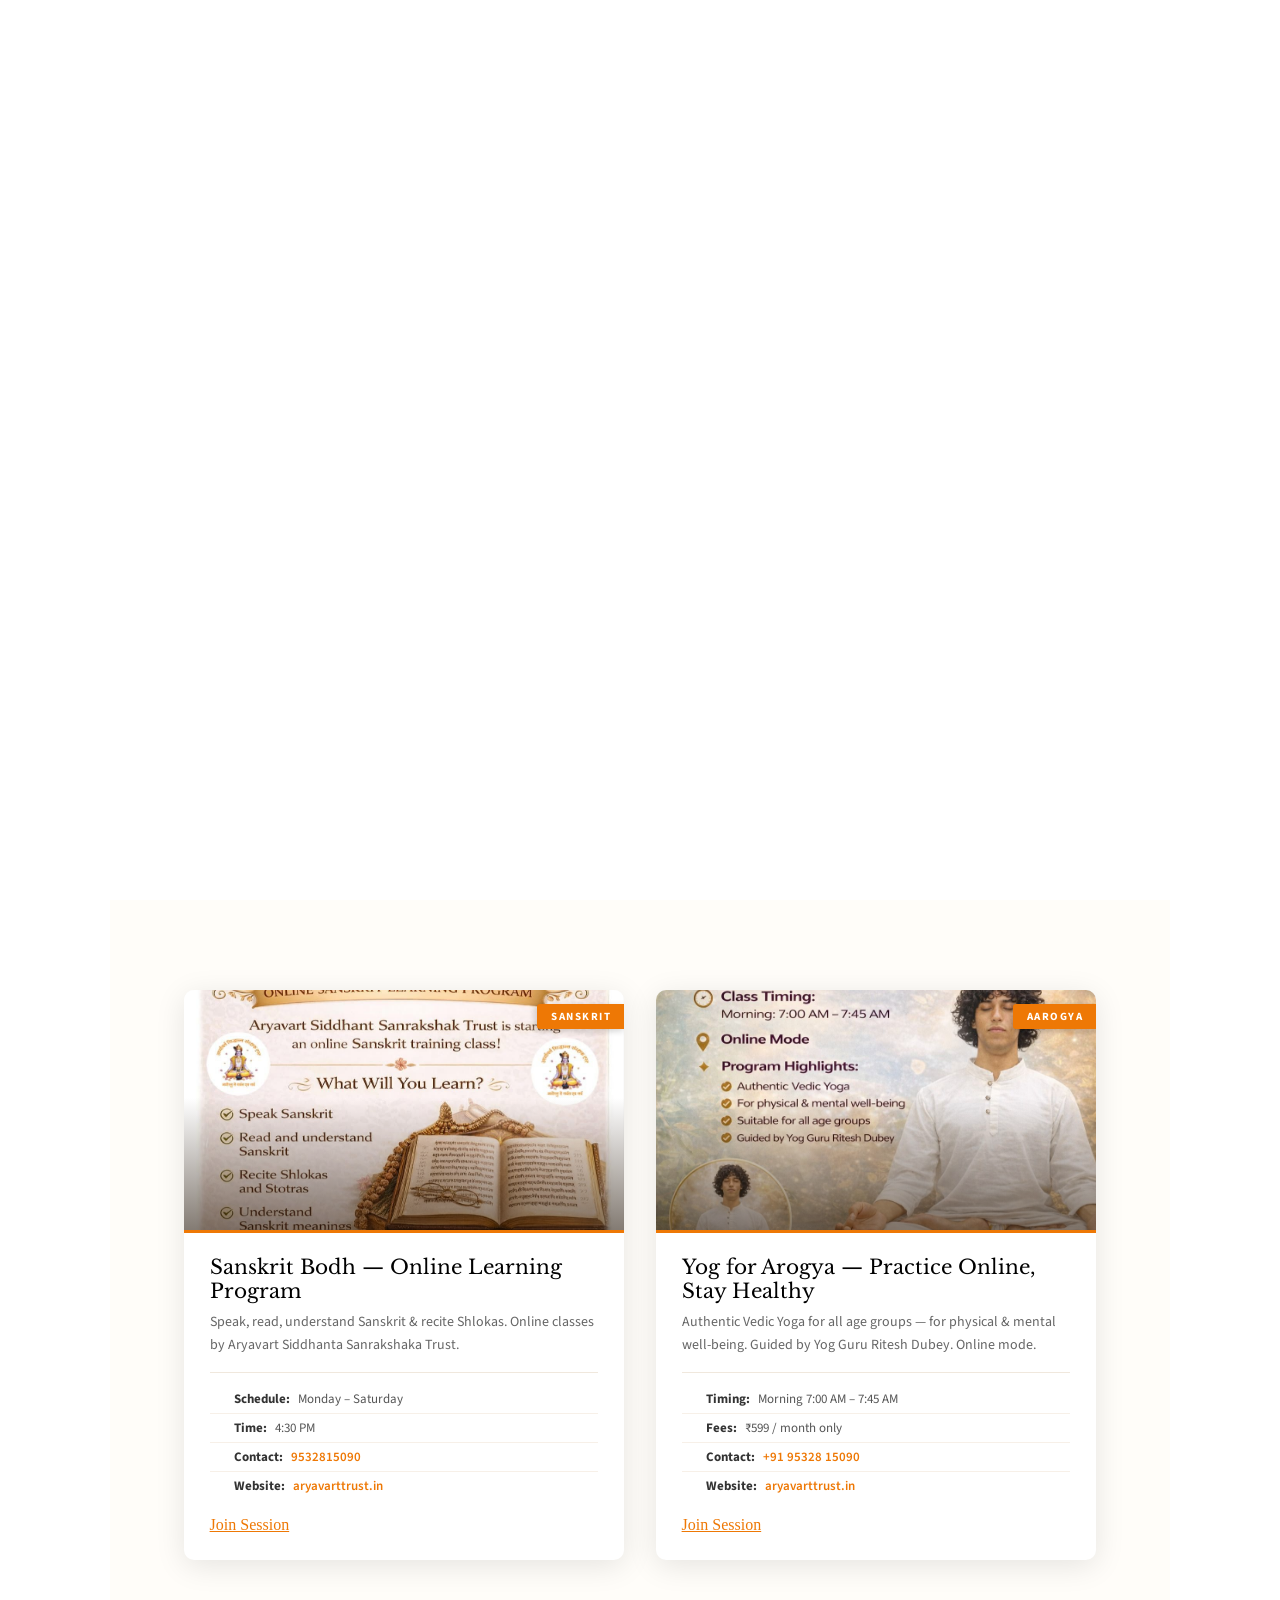
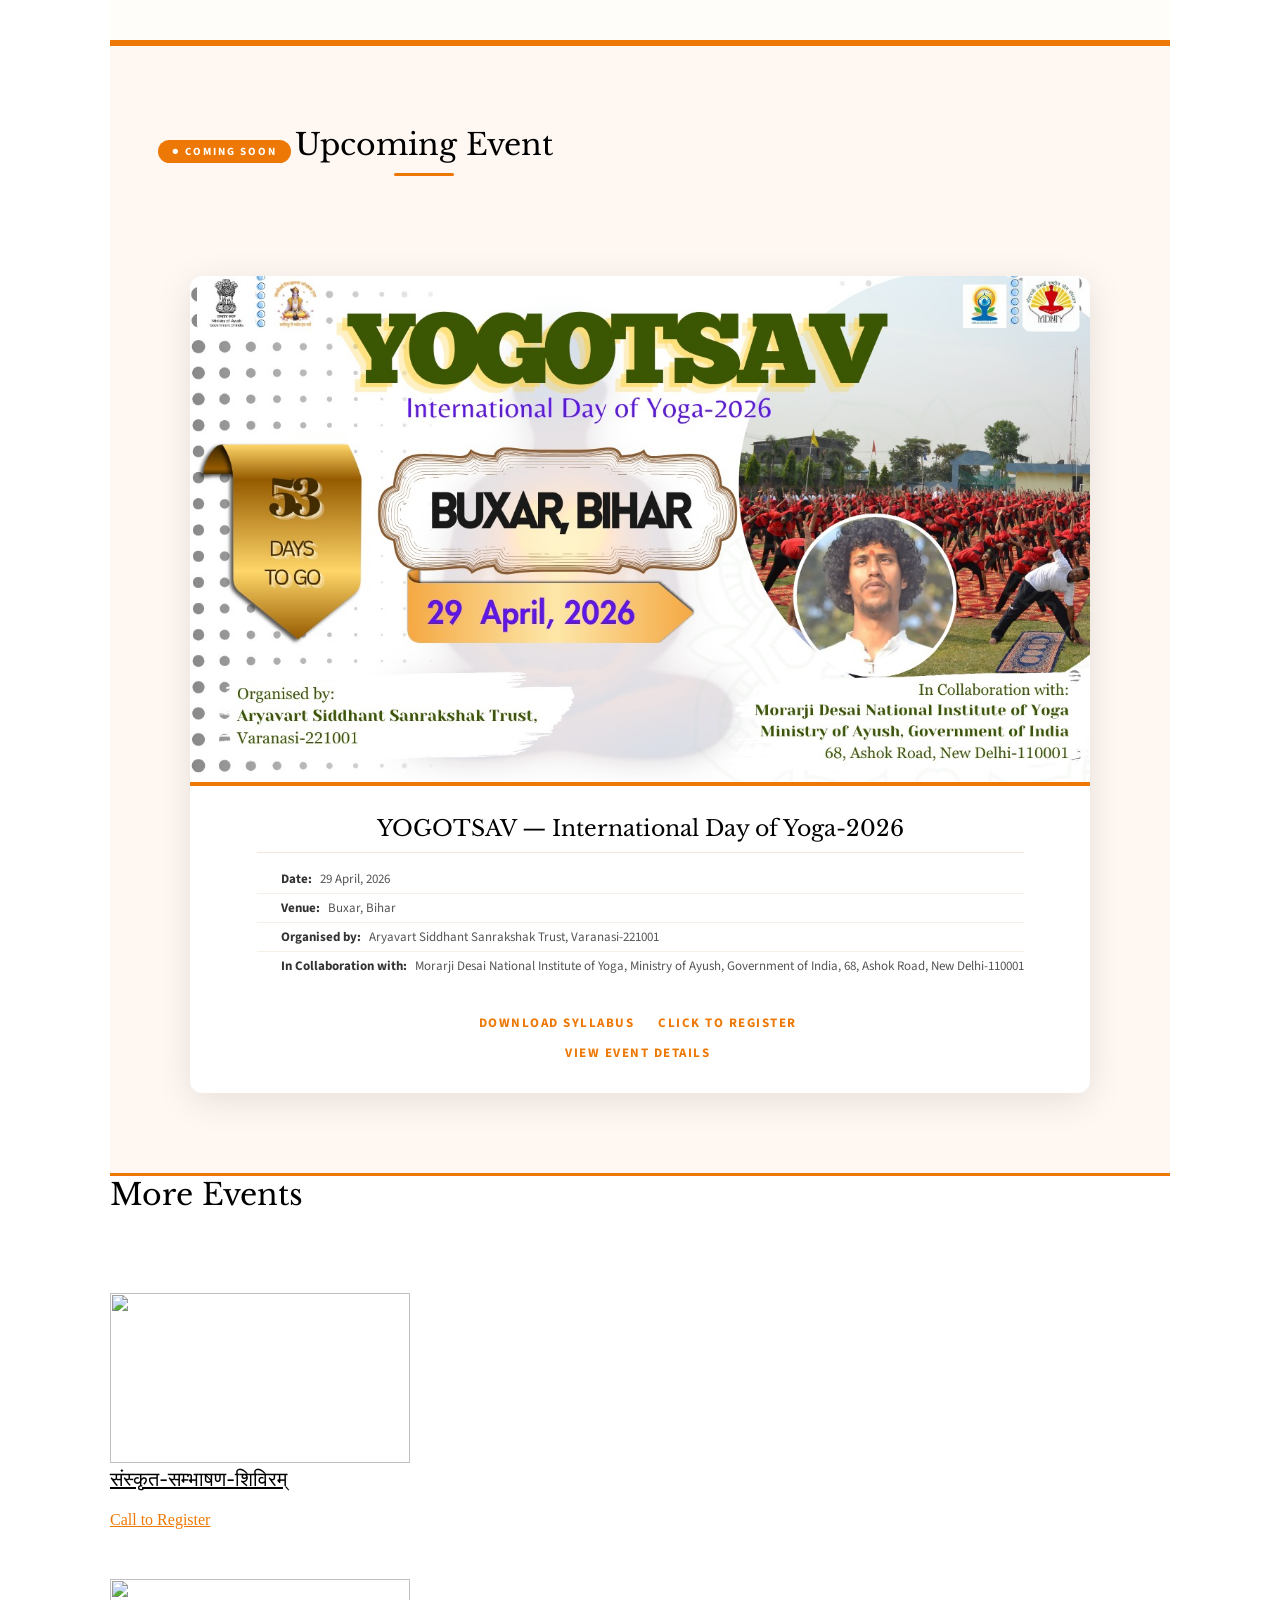
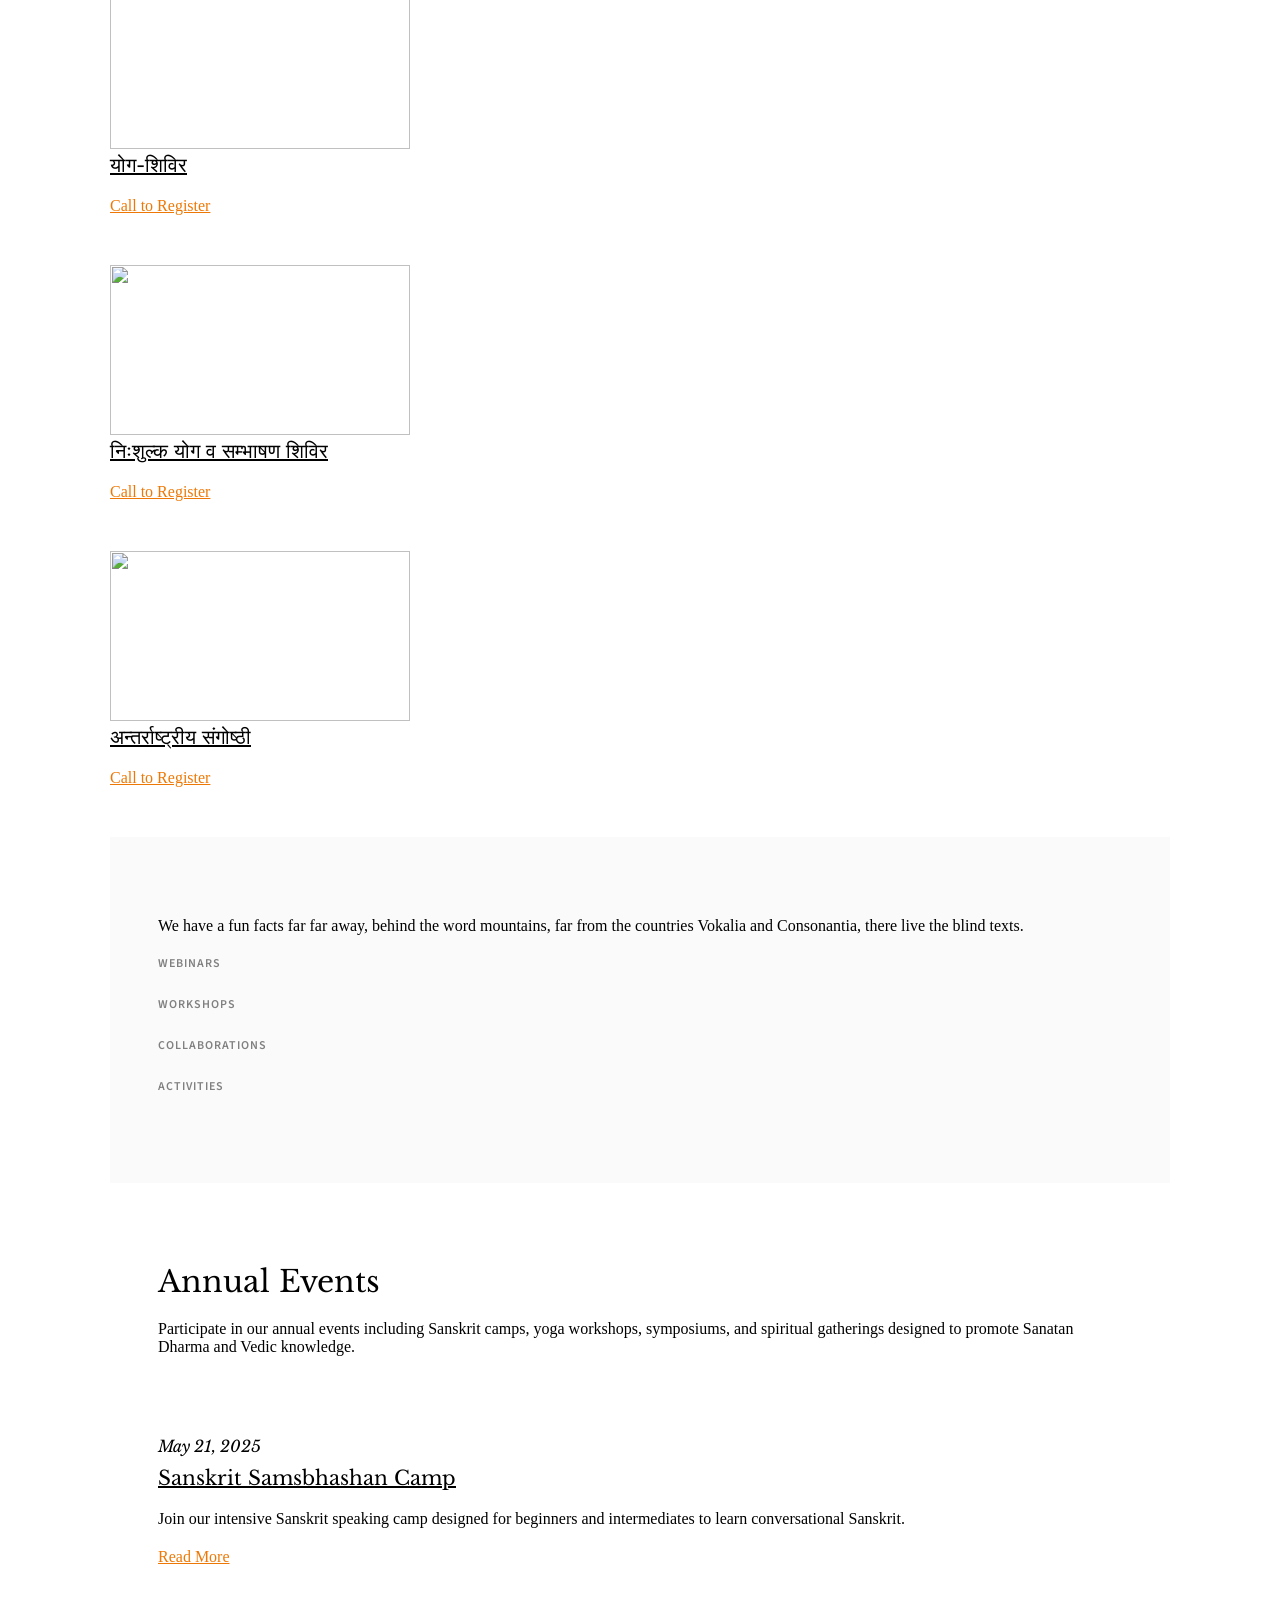
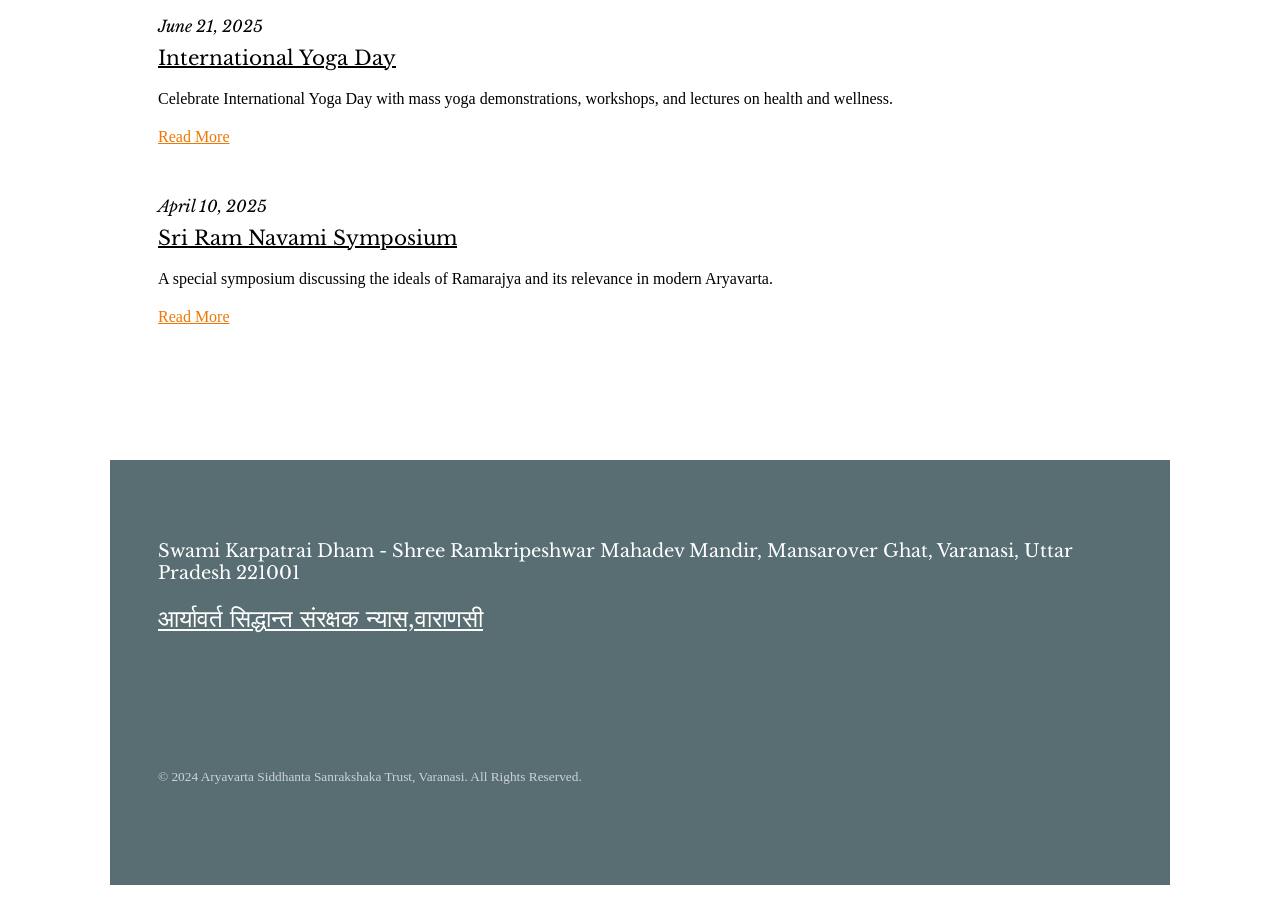
==== commit c2d910c6: "commit 17 April optimised hero carousel and added event details." ====
--- a/event.html
+++ b/event.html
@@ -119,44 +119,489 @@
 					</ul>
 				</div>
 			</aside>
-			<div id="fh5co-events">
+			<!-- ===== ONGOING SESSIONS SECTION ===== -->
+			<div id="fh5co-ongoing-sessions">
+				<style>
+					#fh5co-ongoing-sessions {
+						padding: 5em 3em;
+						clear: both;
+						background: #fffdf9;
+						border-top: 3px solid #EE7805;
+						border-bottom: 3px solid #EE7805;
+					}
+
+					@media screen and (max-width: 768px) {
+						#fh5co-ongoing-sessions {
+							padding: 3em 1em;
+						}
+					}
+
+					#fh5co-ongoing-sessions .fh5co-heading h2 {
+						position: relative;
+						display: inline-block;
+						font-family: "Libre Baskerville", serif;
+						color: #000;
+					}
+
+					#fh5co-ongoing-sessions .fh5co-heading h2::after {
+						content: '';
+						display: block;
+						width: 60px;
+						height: 3px;
+						background: #EE7805;
+						margin: 10px auto 0;
+						border-radius: 2px;
+					}
+
+					#fh5co-ongoing-sessions .fh5co-heading .badge-live {
+						display: inline-block;
+						background: #EE7805;
+						color: #fff;
+						font-family: "Source Sans Pro", sans-serif;
+						font-size: 11px;
+						font-weight: 700;
+						letter-spacing: 2px;
+						text-transform: uppercase;
+						padding: 4px 12px;
+						border-radius: 50px;
+						margin-bottom: 14px;
+						animation: pulseBadge 2s infinite;
+					}
+
+					@keyframes pulseBadge {
+
+						0%,
+						100% {
+							box-shadow: 0 0 0 0 rgba(238, 120, 5, 0.5);
+						}
+
+						50% {
+							box-shadow: 0 0 0 8px rgba(238, 120, 5, 0);
+						}
+					}
+
+					/* Card wrapper */
+					.ongoing-card-wrap {
+						display: flex;
+						gap: 2em;
+						justify-content: center;
+						flex-wrap: wrap;
+						margin-top: 2em;
+					}
+
+					/* Individual card */
+					.ongoing-card {
+						flex: 1 1 300px;
+						max-width: 440px;
+						background: #fff;
+						border-radius: 10px;
+						overflow: hidden;
+						box-shadow: 0 6px 30px rgba(0, 0, 0, 0.10);
+						transition: transform 0.35s ease, box-shadow 0.35s ease;
+						position: relative;
+					}
+
+					.ongoing-card:hover {
+						transform: translateY(-6px);
+						box-shadow: 0 16px 40px rgba(238, 120, 5, 0.22);
+					}
+
+					/* Image area */
+					.ongoing-card .card-img-wrap {
+						overflow: hidden;
+						position: relative;
+						height: 240px;
+					}
+
+					.ongoing-card .card-img-wrap img {
+						width: 100%;
+						height: 100%;
+						object-fit: cover;
+						transition: transform 0.6s cubic-bezier(0.645, 0.045, 0.355, 1);
+					}
+
+					.ongoing-card:hover .card-img-wrap img {
+						transform: scale(1.08);
+					}
+
+					/* Warm gradient overlay on image */
+					.ongoing-card .card-img-wrap::after {
+						content: '';
+						position: absolute;
+						bottom: 0;
+						left: 0;
+						right: 0;
+						height: 55%;
+						background: linear-gradient(to top, rgba(30, 15, 0, 0.55), transparent);
+						pointer-events: none;
+					}
+
+					/* Ribbon badge top-right */
+					.ongoing-card .card-ribbon {
+						position: absolute;
+						top: 14px;
+						right: -1px;
+						background: #EE7805;
+						color: #fff;
+						font-family: "Source Sans Pro", sans-serif;
+						font-size: 11px;
+						font-weight: 700;
+						letter-spacing: 1.5px;
+						text-transform: uppercase;
+						padding: 5px 14px;
+						border-radius: 3px 0 0 3px;
+						box-shadow: -2px 2px 6px rgba(0, 0, 0, 0.18);
+						z-index: 2;
+					}
+
+					/* Card body */
+					.ongoing-card .card-body {
+						padding: 1.4em 1.6em 1.6em;
+						border-top: 3px solid #EE7805;
+					}
+
+					.ongoing-card .card-body h3 {
+						font-family: "Libre Baskerville", serif;
+						font-size: 20px;
+						color: #000;
+						margin: 0 0 8px;
+					}
+
+					.ongoing-card .card-body p {
+						font-family: "Source Sans Pro", sans-serif;
+						font-size: 14px;
+						color: #666;
+						margin: 0 0 16px;
+						line-height: 1.6;
+					}
+
+					.ongoing-card .card-body .card-link {
+						display: inline-block;
+						font-family: "Source Sans Pro", sans-serif;
+						font-size: 13px;
+						font-weight: 700;
+						color: #EE7805;
+						text-transform: uppercase;
+						letter-spacing: 1.5px;
+						text-decoration: none;
+						border-bottom: 2px solid transparent;
+						transition: border-color 0.3s, color 0.3s;
+					}
+
+					.ongoing-card .card-body .card-link:hover {
+						color: #c95f00;
+						border-bottom-color: #EE7805;
+					}
+
+					.ongoing-card .card-body .card-link i {
+						margin-left: 5px;
+						font-size: 12px;
+					}
+
+					/* Meta info list inside card */
+					.card-meta-list {
+						list-style: none;
+						margin: 0 0 16px 0;
+						padding: 0;
+						border-top: 1px solid #f0e8dd;
+						padding-top: 12px;
+					}
+
+					.card-meta-list li {
+						display: flex;
+						align-items: center;
+						gap: 8px;
+						font-family: "Source Sans Pro", sans-serif;
+						font-size: 13px;
+						color: #555;
+						padding: 5px 0;
+						border-bottom: 1px solid #f7f0e8;
+					}
+
+					.card-meta-list li:last-child {
+						border-bottom: none;
+					}
+
+					.card-meta-list li i {
+						color: #EE7805;
+						font-size: 14px;
+						min-width: 16px;
+						text-align: center;
+					}
+
+					.card-meta-list li strong {
+						color: #333;
+						font-weight: 700;
+					}
+
+					.card-meta-list li a {
+						color: #EE7805;
+						text-decoration: none;
+						font-weight: 600;
+						transition: color 0.2s;
+					}
+
+					.card-meta-list li a:hover {
+						color: #c95f00;
+					}
+				</style>
+
 				<div class="row animate-box">
 					<div class="col-md-6 col-md-offset-3 text-center fh5co-heading">
-						<h2>Annual Events</h2>
-						<p>Participate in our annual events including Sanskrit camps, yoga workshops, symposiums, and
-							spiritual gatherings designed to promote Sanatan Dharma and Vedic knowledge.</p>
+						<span class="badge-live">● Now Active</span>
+						<h2>Ongoing Sessions</h2>
+					</div>
+				</div>
+
+				<div class="ongoing-card-wrap animate-box">
+
+					<!-- Card 1: Sanskrit Bodh -->
+					<div class="ongoing-card">
+						<div class="card-img-wrap">
+							<img src="sanskrit_bodh.jpeg" alt="Sanskrit Bodh Session">
+						</div>
+						<span class="card-ribbon">Sanskrit</span>
+						<div class="card-body">
+							<h3>Sanskrit Bodh — Online Learning Program</h3>
+							<p>Speak, read, understand Sanskrit &amp; recite Shlokas. Online classes by Aryavart
+								Siddhanta Sanrakshaka Trust.</p>
+							<ul class="card-meta-list">
+								<li><i class="icon-calendar2"></i> <strong>Schedule:</strong> Monday – Saturday</li>
+								<li><i class="icon-clock2"></i> <strong>Time:</strong> 4:30 PM</li>
+								<li><i class="icon-phone3"></i> <strong>Contact:</strong> <a
+										href="tel:9532815090">9532815090</a></li>
+								<li><i class="icon-globe"></i> <strong>Website:</strong> <a
+										href="https://aryavarttrust.in" target="_blank">aryavarttrust.in</a></li>
+							</ul>
+							<a href="tel:9532815090" class="card-link"><a href="tel:9532815090">Join Session </a><i
+									class="icon-arrow-right3"></i></a>
+						</div>
+					</div>
+
+					<!-- Card 2: Aarogya -->
+					<div class="ongoing-card">
+						<div class="card-img-wrap">
+							<img src="Aarogya.jpeg" alt="Aarogya Yoga Session">
+						</div>
+						<span class="card-ribbon">Aarogya</span>
+						<div class="card-body">
+							<h3>Yog for Arogya — Practice Online, Stay Healthy</h3>
+							<p>Authentic Vedic Yoga for all age groups — for physical &amp; mental well-being. Guided by
+								Yog Guru Ritesh Dubey. Online mode.</p>
+							<ul class="card-meta-list">
+								<li><i class="icon-clock2"></i> <strong>Timing:</strong> Morning 7:00 AM – 7:45 AM</li>
+								<li><i class="icon-tag"></i> <strong>Fees:</strong> ₹599 / month only</li>
+								<li><i class="icon-phone3"></i> <strong>Contact:</strong> <a
+										href="tel:+919532815090">+91 95328 15090</a></li>
+								<li><i class="icon-globe"></i> <strong>Website:</strong> <a
+										href="https://aryavarttrust.in" target="_blank">aryavarttrust.in</a></li>
+							</ul>
+							<a href="tel:+919532815090" class="card-link"><a href="tel:9532815090">Join Session </a><i
+									class="icon-arrow-right3"></i></a>
+						</div>
+					</div>
+
+				</div>
+			</div>
+			<!-- ===== END ONGOING SESSIONS ===== -->
+
+			<!-- ===== UPCOMING EVENT SECTION ===== -->
+			<div id="fh5co-upcoming-event">
+				<style>
+					#fh5co-upcoming-event {
+						padding: 5em 3em;
+						clear: both;
+						background: #fff8f2;
+						border-top: 3px solid #EE7805;
+						border-bottom: 3px solid #EE7805;
+					}
+					@media screen and (max-width: 768px) {
+						#fh5co-upcoming-event { padding: 3em 1em; }
+					}
+					#fh5co-upcoming-event .fh5co-heading h2 {
+						position: relative;
+						display: inline-block;
+						font-family: "Libre Baskerville", serif;
+						color: #000;
+					}
+					#fh5co-upcoming-event .fh5co-heading h2::after {
+						content: '';
+						display: block;
+						width: 60px;
+						height: 3px;
+						background: #EE7805;
+						margin: 10px auto 0;
+						border-radius: 2px;
+					}
+					#fh5co-upcoming-event .badge-upcoming {
+						display: inline-block;
+						background: #EE7805;
+						color: #fff;
+						font-family: "Source Sans Pro", sans-serif;
+						font-size: 11px;
+						font-weight: 700;
+						letter-spacing: 2px;
+						text-transform: uppercase;
+						padding: 4px 14px;
+						border-radius: 50px;
+						margin-bottom: 14px;
+						animation: pulseUpcoming 2s infinite;
+					}
+					@keyframes pulseUpcoming {
+						0%, 100% { box-shadow: 0 0 0 0 rgba(238,120,5,0.5); }
+						50%       { box-shadow: 0 0 0 8px rgba(238,120,5,0); }
+					}
+					.upcoming-card {
+						display: block;
+						background: #fff;
+						border-radius: 12px;
+						overflow: hidden;
+						box-shadow: 0 8px 36px rgba(0,0,0,0.10);
+						max-width: 900px;
+						margin: 2em auto 0;
+						transition: transform 0.35s ease, box-shadow 0.35s ease;
+					}
+					.upcoming-card:hover {
+						transform: translateY(-5px);
+						box-shadow: 0 18px 48px rgba(238,120,5,0.20);
+					}
+					.upcoming-card .uc-img {
+						width: 100%;
+						overflow: hidden;
+						position: relative;
+						background: #f5efe8;
+					}
+					.upcoming-card .uc-img img {
+						width: 100%;
+						height: auto;
+						object-fit: contain;
+						display: block;
+						transition: transform 0.6s cubic-bezier(0.645,0.045,0.355,1);
+					}
+					.upcoming-card:hover .uc-img img { transform: scale(1.03); }
+					.upcoming-card .uc-body {
+						padding: 1.8em 2.2em;
+						border-top: 4px solid #EE7805;
+						text-align: center;
+					}
+					.upcoming-card .uc-body h3 {
+						font-family: "Libre Baskerville", serif;
+						font-size: 22px;
+						color: #000;
+						margin: 0 0 10px;
+					}
+					.upcoming-card .uc-body p {
+						font-family: "Source Sans Pro", sans-serif;
+						font-size: 14px;
+						color: #666;
+						line-height: 1.6;
+						margin: 0 0 18px;
+					}
+					.upcoming-card .uc-meta {
+						list-style: none;
+						margin: 0 0 18px;
+						padding: 0;
+						border-top: 1px solid #f0e8dd;
+						padding-top: 12px;
+						display: inline-block;
+						text-align: left;
+					}
+					.upcoming-card .uc-meta li {
+						display: flex;
+						align-items: center;
+						gap: 8px;
+						font-family: "Source Sans Pro", sans-serif;
+						font-size: 13px;
+						color: #555;
+						padding: 5px 0;
+						border-bottom: 1px solid #f7f0e8;
+					}
+					.upcoming-card .uc-meta li:last-child { border-bottom: none; }
+					.upcoming-card .uc-meta li i { color: #EE7805; font-size: 14px; min-width: 16px; text-align: center; }
+					.upcoming-card .uc-meta li strong { color: #333; font-weight: 700; }
+					.upcoming-card .uc-link {
+						display: inline-block;
+						font-family: "Source Sans Pro", sans-serif;
+						font-size: 13px;
+						font-weight: 700;
+						color: #EE7805;
+						text-transform: uppercase;
+						letter-spacing: 1.5px;
+						text-decoration: none;
+						border-bottom: 2px solid transparent;
+						transition: border-color 0.3s, color 0.3s;
+					}
+					.upcoming-card .uc-link:hover { color: #c95f00; border-bottom-color: #EE7805; }
+					.upcoming-card .uc-link i { margin-left: 5px; font-size: 12px; }
+				</style>
+
+				<div class="row animate-box">
+					<div class="col-md-6 col-md-offset-3 text-center fh5co-heading">
+						<span class="badge-upcoming">● Coming Soon</span>
+						<h2>Upcoming Event</h2>
+					</div>
+				</div>
+
+				<div class="upcoming-card animate-box">
+					<div class="uc-img">
+						<img src="yog26.jpeg" alt="YOGOTSAV - International Day of Yoga 2026, Buxar Bihar, 29 April 2026">
+					</div>
+					<div class="uc-body">
+						<h3>YOGOTSAV — International Day of Yoga-2026</h3>
+						<ul class="uc-meta">
+							<li><i class="icon-calendar2"></i> <strong>Date:</strong> 29 April, 2026</li>
+							<li><i class="icon-map-marker"></i> <strong>Venue:</strong> Buxar, Bihar</li>
+							<li><i class="icon-globe"></i> <strong>Organised by:</strong> Aryavart Siddhant Sanrakshak Trust, Varanasi-221001</li>
+							<li><i class="icon-globe"></i> <strong>In Collaboration with:</strong> Morarji Desai National Institute of Yoga, Ministry of Ayush, Government of India, 68, Ashok Road, New Delhi-110001</li>
+						</ul>
+						<div style="margin-top: 15px;">
+							<a href="योग प्रतियोगिता26_syllabus.pdf" download class="uc-link" style="margin-right: 15px; display: inline-block;">Download Syllabus <i class="icon-download"></i></a>
+							<a href="https://forms.gle/g4RUnebY1uHycFnYA" target="_blank" class="uc-link" style="display: inline-block;">Click to Register <i class="icon-arrow-right3"></i></a>
+						</div>
+						<a href="event.html" class="uc-link" style="display: block; margin-top: 10px;">View Event Details <i class="icon-arrow-right3"></i></a>
+					</div>
+				</div>
+			</div>
+			<!-- ===== END UPCOMING EVENT ===== -->
+
+			<div id="fh5co-events-new">
+				<div class="row animate-box">
+					<div class="col-md-6 col-md-offset-3 text-center fh5co-heading">
+						<h2>More Events</h2>
 					</div>
 				</div>
 				<div class="row">
 					<div class="col-md-4 animate-box">
 						<div class="events-entry">
-							<span class="date">May 21, 2025</span>
-							<h3><a href="#">Sanskrit Samsbhashan Camp</a></h3>
-							<p>Join our intensive Sanskrit speaking camp designed for beginners and intermediates to
-								learn conversational Sanskrit.</p>
-							<a href="#">Read More <i class="icon-arrow-right3"></i></a>
+							<img src="images/सम्भाषण.jpeg" height="170px" width="300px">
+							<h3><a href="#">संस्कृत-सम्भाषण-शिविरम्</a></h3>
+							<a href="#">Call to Register <i class="icon-phone3"></i></a>
 						</div>
 					</div>
 					<div class="col-md-4 animate-box">
 						<div class="events-entry">
-							<span class="date">June 21, 2025</span>
-							<h3><a href="#">International Yoga Day</a></h3>
-							<p>Celebrate International Yoga Day with mass yoga demonstrations, workshops, and lectures
-								on health and wellness.</p>
-							<a href="#">Read More <i class="icon-arrow-right3"></i></a>
+							<img src="images/योग-शिविर.jpeg" height="170px" width="300px">
+							<h3><a href="#">योग-शिविर</a></h3>
+							<a href="#">Call to Register <i class="icon-phone3"></i></a>
 						</div>
 					</div>
 					<div class="col-md-4 animate-box">
 						<div class="events-entry">
-							<span class="date">April 10, 2025</span>
-							<h3><a href="#">Sri Ram Navami Symposium</a></h3>
-							<p>A special symposium discussing the ideals of Ramarajya and its relevance in modern
-								Aryavarta.</p>
-							<a href="#">Read More <i class="icon-arrow-right3"></i></a>
+							<img src="images/free.jpeg" height="170px" width="300px">
+							<h3><a href="#">निःशुल्क योग व सम्भाषण शिविर</a></h3>
+							<a href="#">Call to Register <i class="icon-phone3"></i></a>
+						</div>
+					</div>
+					<div class="col-md-4 animate-box">
+						<div class="events-entry">
+							<img src="images/symposium.jpeg" height="170px" width="300px">
+							<h3><a href="#">अन्तर्राष्ट्रीय संगोष्ठी</a></h3>
+							<a href="#">Call to Register <i class="icon-phone3"></i></a>
 						</div>
 					</div>
 				</div>
 			</div>
+
 			<div id="fh5co-counter" class="fh5co-counters fh5co-light-grey">
 				<div class="row">
 					<div class="col-md-6 col-md-offset-3 text-center animate-box">
@@ -195,6 +640,47 @@
 		</div><!-- END container-wrap -->
 
 		<div class="container-wrap">
+			<div id="fh5co-events">
+				<div class="row animate-box">
+					<div class="col-md-6 col-md-offset-3 text-center fh5co-heading">
+						<h2>Annual Events</h2>
+						<p>Participate in our annual events including Sanskrit camps, yoga workshops, symposiums, and
+							spiritual gatherings designed to promote Sanatan Dharma and Vedic knowledge.</p>
+					</div>
+				</div>
+				<div class="row">
+					<div class="col-md-4 animate-box">
+						<div class="events-entry">
+							<span class="date">May 21, 2025</span>
+							<h3><a href="#">Sanskrit Samsbhashan Camp</a></h3>
+							<p>Join our intensive Sanskrit speaking camp designed for beginners and intermediates to
+								learn conversational Sanskrit.</p>
+							<a href="#">Read More <i class="icon-arrow-right3"></i></a>
+						</div>
+					</div>
+					<div class="col-md-4 animate-box">
+						<div class="events-entry">
+							<span class="date">June 21, 2025</span>
+							<h3><a href="#">International Yoga Day</a></h3>
+							<p>Celebrate International Yoga Day with mass yoga demonstrations, workshops, and lectures
+								on health and wellness.</p>
+							<a href="#">Read More <i class="icon-arrow-right3"></i></a>
+						</div>
+					</div>
+					<div class="col-md-4 animate-box">
+						<div class="events-entry">
+							<span class="date">April 10, 2025</span>
+							<h3><a href="#">Sri Ram Navami Symposium</a></h3>
+							<p>A special symposium discussing the ideals of Ramarajya and its relevance in modern
+								Aryavarta.</p>
+							<a href="#">Read More <i class="icon-arrow-right3"></i></a>
+						</div>
+					</div>
+				</div>
+			</div>
+		</div><!-- END container-wrap -->
+
+		<div class="container-wrap">
 			<footer id="fh5co-footer" role="contentinfo">
 				<div class="col-md-4 text-center">
 					<h3>Swami Karpatrai Dham - Shree Ramkripeshwar Mahadev Mandir, Mansarover Ghat, Varanasi, Uttar
--- a/css/style.css
+++ b/css/style.css
@@ -450,8 +450,8 @@
 }
 #fh5co-hero .flexslider .slides li {
   background-repeat: no-repeat;
-  background-size: cover;
-  background-position: bottom center;
+  background-size: contain;
+  background-position: center center;
   height: 500px;
   position: relative;
 }
